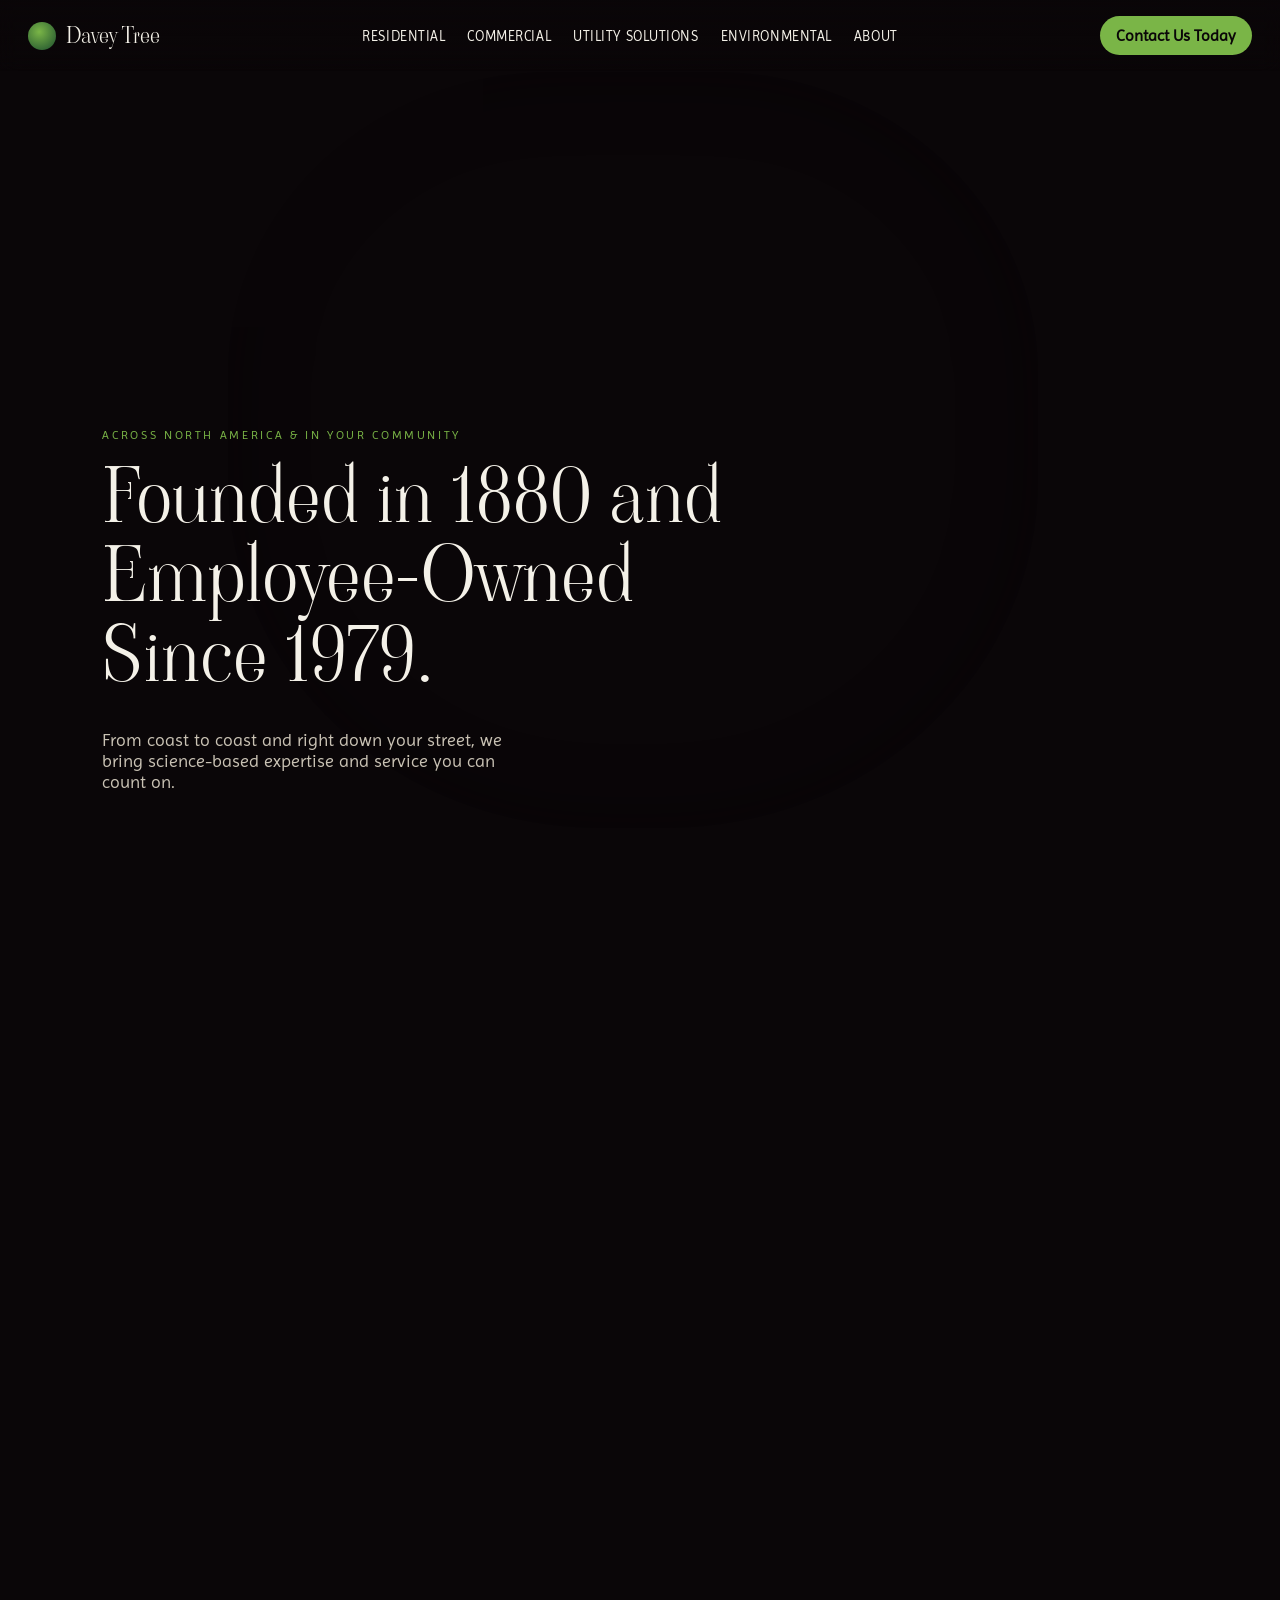
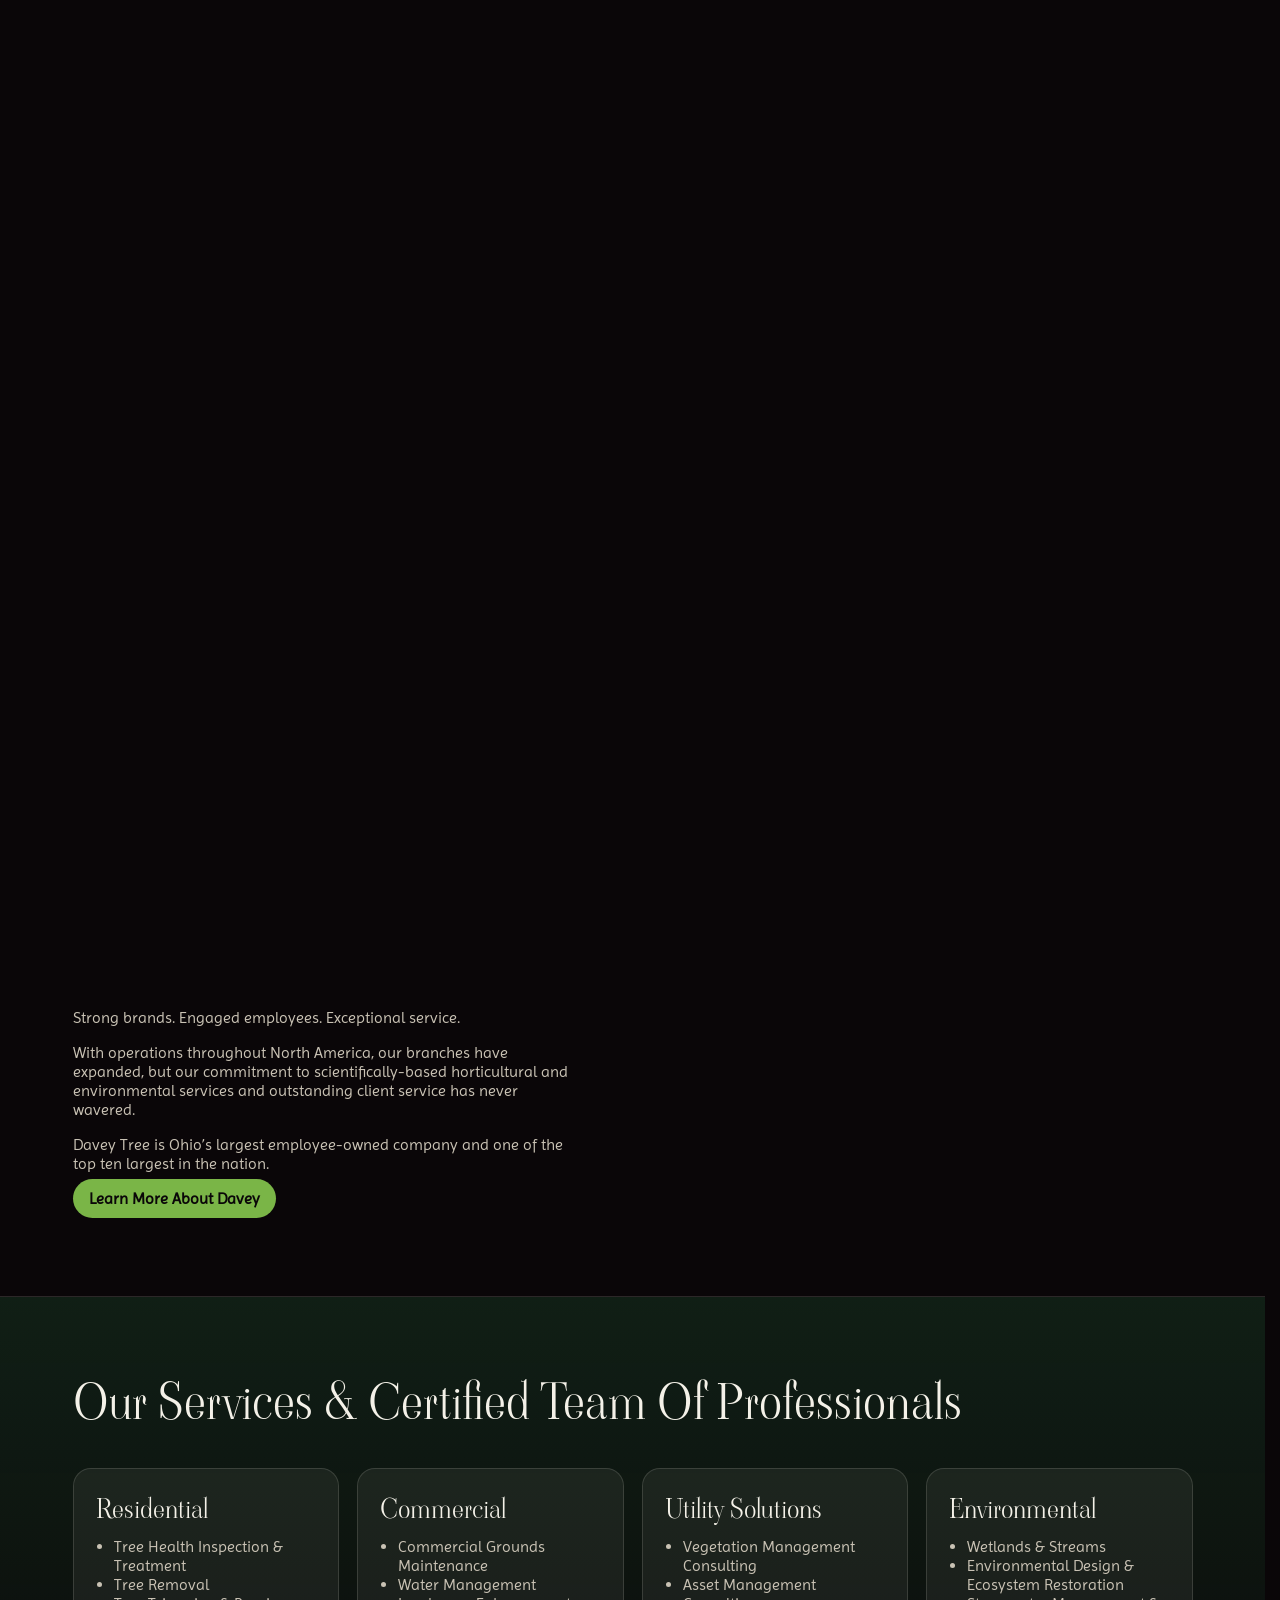
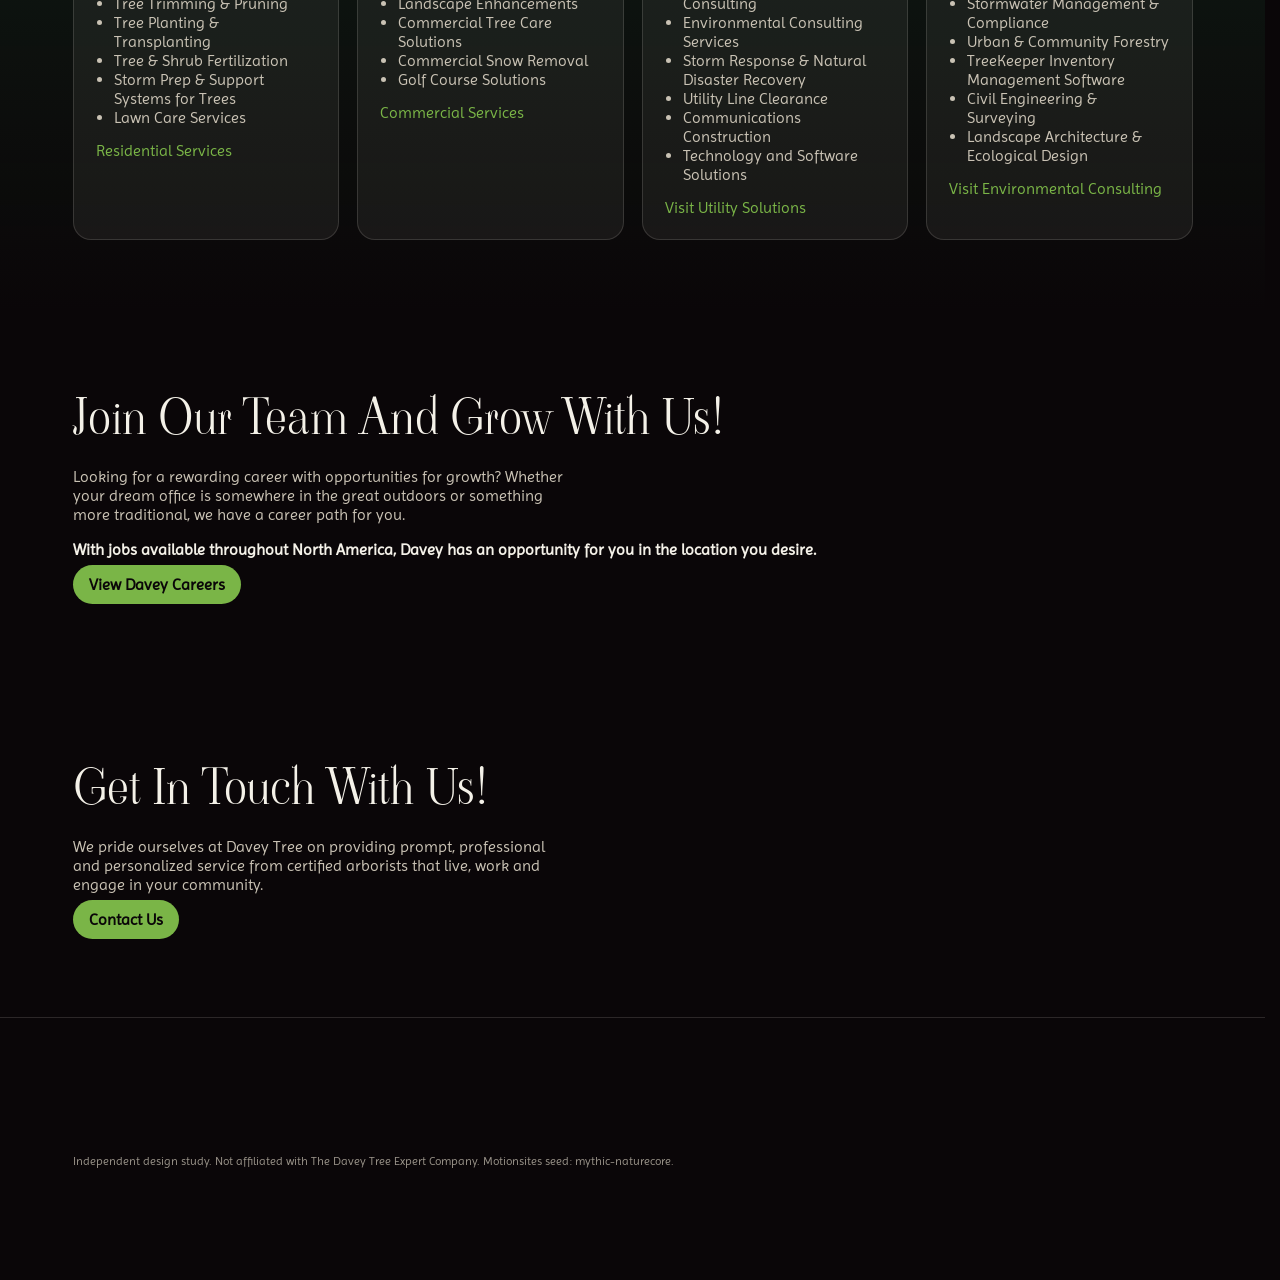
==== index.html @ dbd89e10 "feat: pages, styles, homepage hero" ====
<!doctype html>
<html lang="en">
<head>
  <meta charset="utf-8" />
  <meta name="viewport" content="width=device-width, initial-scale=1" />
  <title>Professional Tree Services by Davey Certified Arborists | Davey Tree</title>
  <meta name="description" content="Independent design study. Not affiliated with The Davey Tree Expert Company." />
  <meta name="theme-color" content="#0a0608" />
  <link rel="manifest" href="/manifest.json" />
  <link rel="icon" href="/icon.svg" />
  <link href="https://fonts.googleapis.com/css2?family=Imprima&family=Viaoda+Libre&display=swap" rel="stylesheet" />
  <link rel="stylesheet" href="/styles.css" />
</head>
<body>
  <header class="nav">
    <a class="brand" href="/"><span class="brand-mark"></span> Davey Tree</a>
    <nav class="nav-links">
      <a href="/residential/">Residential</a>
      <a href="/commercial/">Commercial</a>
      <a href="/utility/">Utility Solutions</a>
      <a href="/environmental/">Environmental</a>
      <a href="/about/">About</a>
    </nav>
    <a class="cta" href="/contact/">Contact Us Today</a>
  </header>
  <section class="hero-scroll" id="hero">
    <div class="hero-sticky">
      <div class="layer world" id="world" style="background-image:url('https://images.unsplash.com/photo-1441974231531-c6227db76b6e?auto=format&fit=crop&w=1920&q=80')"></div>
      <div class="layer portal" id="portal" style="background-image:url('https://images.unsplash.com/photo-1502082553048-f009c37129b9?auto=format&fit=crop&w=1600&q=80')"></div>
      <div class="curtain left" id="cL"></div>
      <div class="curtain right" id="cR"></div>
      <div class="hero-copy">
        <div class="kicker">Across North America &amp; In Your Community</div>
        <h1>Founded in 1880 and Employee-Owned Since 1979.</h1>
        <p>From coast to coast and right down your street, we bring science-based expertise and service you can count on.</p>
      </div>
    </div>
  </section>
  <main>
    <div class="wrap">
      <p class="lede">Strong brands. Engaged employees. Exceptional service.</p>
      <p class="lede">With operations throughout North America, our branches have expanded, but our commitment to scientifically-based horticultural and environmental services and outstanding client service has never wavered.</p>
      <p class="lede">Davey Tree is Ohio’s largest employee-owned company and one of the top ten largest in the nation.</p>
      <p><a class="cta" href="/about/">Learn More About Davey</a></p>
    </div>
    <div class="band"><div class="wrap">
      <h2 class="section-title">Our Services &amp; Certified Team Of Professionals</h2>
      <div class="grid">
        <article class="card"><h3>Residential</h3><ul><li>Tree Health Inspection &amp; Treatment</li><li>Tree Removal</li><li>Tree Trimming &amp; Pruning</li><li>Tree Planting &amp; Transplanting</li><li>Tree &amp; Shrub Fertilization</li><li>Storm Prep &amp; Support Systems for Trees</li><li>Lawn Care Services</li></ul><a class="more" href="/residential/">Residential Services</a></article>
        <article class="card"><h3>Commercial</h3><ul><li>Commercial Grounds Maintenance</li><li>Water Management</li><li>Landscape Enhancements</li><li>Commercial Tree Care Solutions</li><li>Commercial Snow Removal</li><li>Golf Course Solutions</li></ul><a class="more" href="/commercial/">Commercial Services</a></article>
        <article class="card"><h3>Utility Solutions</h3><ul><li>Vegetation Management Consulting</li><li>Asset Management Consulting</li><li>Environmental Consulting Services</li><li>Storm Response &amp; Natural Disaster Recovery</li><li>Utility Line Clearance</li><li>Communications Construction</li><li>Technology and Software Solutions</li></ul><a class="more" href="/utility/">Visit Utility Solutions</a></article>
        <article class="card"><h3>Environmental</h3><ul><li>Wetlands &amp; Streams</li><li>Environmental Design &amp; Ecosystem Restoration</li><li>Stormwater Management &amp; Compliance</li><li>Urban &amp; Community Forestry</li><li>TreeKeeper Inventory Management Software</li><li>Civil Engineering &amp; Surveying</li><li>Landscape Architecture &amp; Ecological Design</li></ul><a class="more" href="/environmental/">Visit Environmental Consulting</a></article>
      </div>
    </div></div>
    <div class="wrap">
      <h2 class="section-title">Join Our Team And Grow With Us!</h2>
      <p class="lede">Looking for a rewarding career with opportunities for growth? Whether your dream office is somewhere in the great outdoors or something more traditional, we have a career path for you.</p>
      <p><strong>With jobs available throughout North America, Davey has an opportunity for you in the location you desire.</strong></p>
      <p><a class="cta" href="https://jobs.davey.com" rel="noopener">View Davey Careers</a></p>
    </div>
    <div class="wrap">
      <h2 class="section-title">Get In Touch With Us!</h2>
      <p class="lede">We pride ourselves at Davey Tree on providing prompt, professional and personalized service from certified arborists that live, work and engage in your community.</p>
      <p><a class="cta" href="/contact/">Contact Us</a></p>
    </div>
  </main>
  <footer class="footer"><div class="wrap">
    <p class="notice">Independent design study. Not affiliated with The Davey Tree Expert Company. Motionsites seed: mythic-naturecore.</p>
  </div></footer>
  <script src="/app.js"></script>
</body></html>
---- styles.css ----
:root {
  --bg: #0a0608;
  --ink: #f4f1e8;
  --muted: #c9c2b4;
  --green: #2f6b3a;
  --green-deep: #1b4d2e;
  --leaf: #7ab547;
  --gold: #c4a35a;
  --card: rgba(244,241,232,0.06);
  --line: rgba(244,241,232,0.14);
}
* { box-sizing: border-box; }
html { scrollbar-gutter: stable; }
html, body {
  margin: 0; padding: 0;
  background: var(--bg);
  color: var(--ink);
  font-family: Imprima, "Segoe UI", sans-serif;
}
a { color: inherit; text-decoration: none; }
h1,h2,h3,h4 { font-family: "Viaoda Libre", Georgia, serif; font-weight: 400; }
.nav {
  position: fixed; top: 0; left: 0; right: 0; z-index: 40;
  display: flex; align-items: center; justify-content: space-between;
  padding: 16px 28px;
  background: linear-gradient(180deg, rgba(10,6,8,.92), rgba(10,6,8,.35) 70%, transparent);
  backdrop-filter: blur(10px);
}
.brand { display: flex; align-items: center; gap: 10px; font-family: "Viaoda Libre", serif; font-size: 22px; }
.brand-mark {
  width: 28px; height: 28px; border-radius: 50%;
  background: radial-gradient(circle at 40% 35%, var(--leaf), var(--green-deep));
}
.nav-links { display: flex; gap: 22px; font-size: 14px; letter-spacing: .04em; text-transform: uppercase; }
.cta { background: var(--leaf); color: #0a0608; border: 0; padding: 10px 16px; border-radius: 999px; font-weight: 600; }
.hero-scroll { height: 280vh; position: relative; }
.hero-sticky { position: sticky; top: 0; height: 100vh; overflow: hidden; }
.layer { position: absolute; inset: -8%; background-size: cover; background-position: center; will-change: transform; }
.portal { inset: 8% 18%; border-radius: 40% 40% 46% 46%; box-shadow: inset 0 0 80px rgba(10,6,8,.55); opacity: .85; }
.curtain { width: 38%; top: 0; bottom: 0; background: linear-gradient(90deg, #0a0608, transparent); pointer-events: none; }
.curtain.left { left: 0; }
.curtain.right { right: 0; background: linear-gradient(270deg, #0a0608, transparent); }
.hero-copy { position: absolute; inset: 0; display: grid; place-content: end start; padding: 12vh 8vw 10vh; z-index: 5; }
.kicker { letter-spacing: .22em; text-transform: uppercase; font-size: 12px; color: var(--leaf); margin-bottom: 14px; }
.hero-copy h1 { font-size: clamp(36px, 6vw, 76px); line-height: 1.05; margin: 0 0 16px; max-width: 16ch; }
.hero-copy p { max-width: 46ch; color: var(--muted); font-size: 18px; }
.wrap { width: min(1120px, calc(100% - 48px)); margin: 0 auto; padding: 72px 0; }
.section-title { font-size: clamp(28px, 4vw, 48px); margin: 0 0 12px; }
.lede { color: var(--muted); max-width: 62ch; }
.grid { display: grid; grid-template-columns: repeat(auto-fit, minmax(240px, 1fr)); gap: 18px; margin-top: 32px; }
.card { background: var(--card); border: 1px solid var(--line); border-radius: 18px; padding: 22px; min-height: 180px; }
.card h3 { margin: 0 0 8px; font-size: 26px; }
.card ul { margin: 10px 0 0; padding-left: 18px; color: var(--muted); }
.card a.more { display: inline-block; margin-top: 14px; color: var(--leaf); }
.band { background: linear-gradient(180deg, rgba(27,77,46,.35), transparent); border-top: 1px solid var(--line); }
.footer { border-top: 1px solid var(--line); padding: 40px 0 28px; color: var(--muted); font-size: 14px; }
.footer .cols { display: grid; grid-template-columns: 1.4fr 1fr 1fr; gap: 24px; }
.notice { font-size: 12px; opacity: .75; margin-top: 24px; }
.form { display: grid; gap: 12px; max-width: 520px; }
input, select, textarea { width: 100%; padding: 12px 14px; border-radius: 10px; border: 1px solid var(--line); background: rgba(244,241,232,.06); color: var(--ink); font: inherit; }
.success { display: none; border: 1px solid var(--leaf); padding: 20px; border-radius: 14px; }
@media (max-width: 767px) { .nav-links { display: none; } .footer .cols { grid-template-columns: 1fr; } }
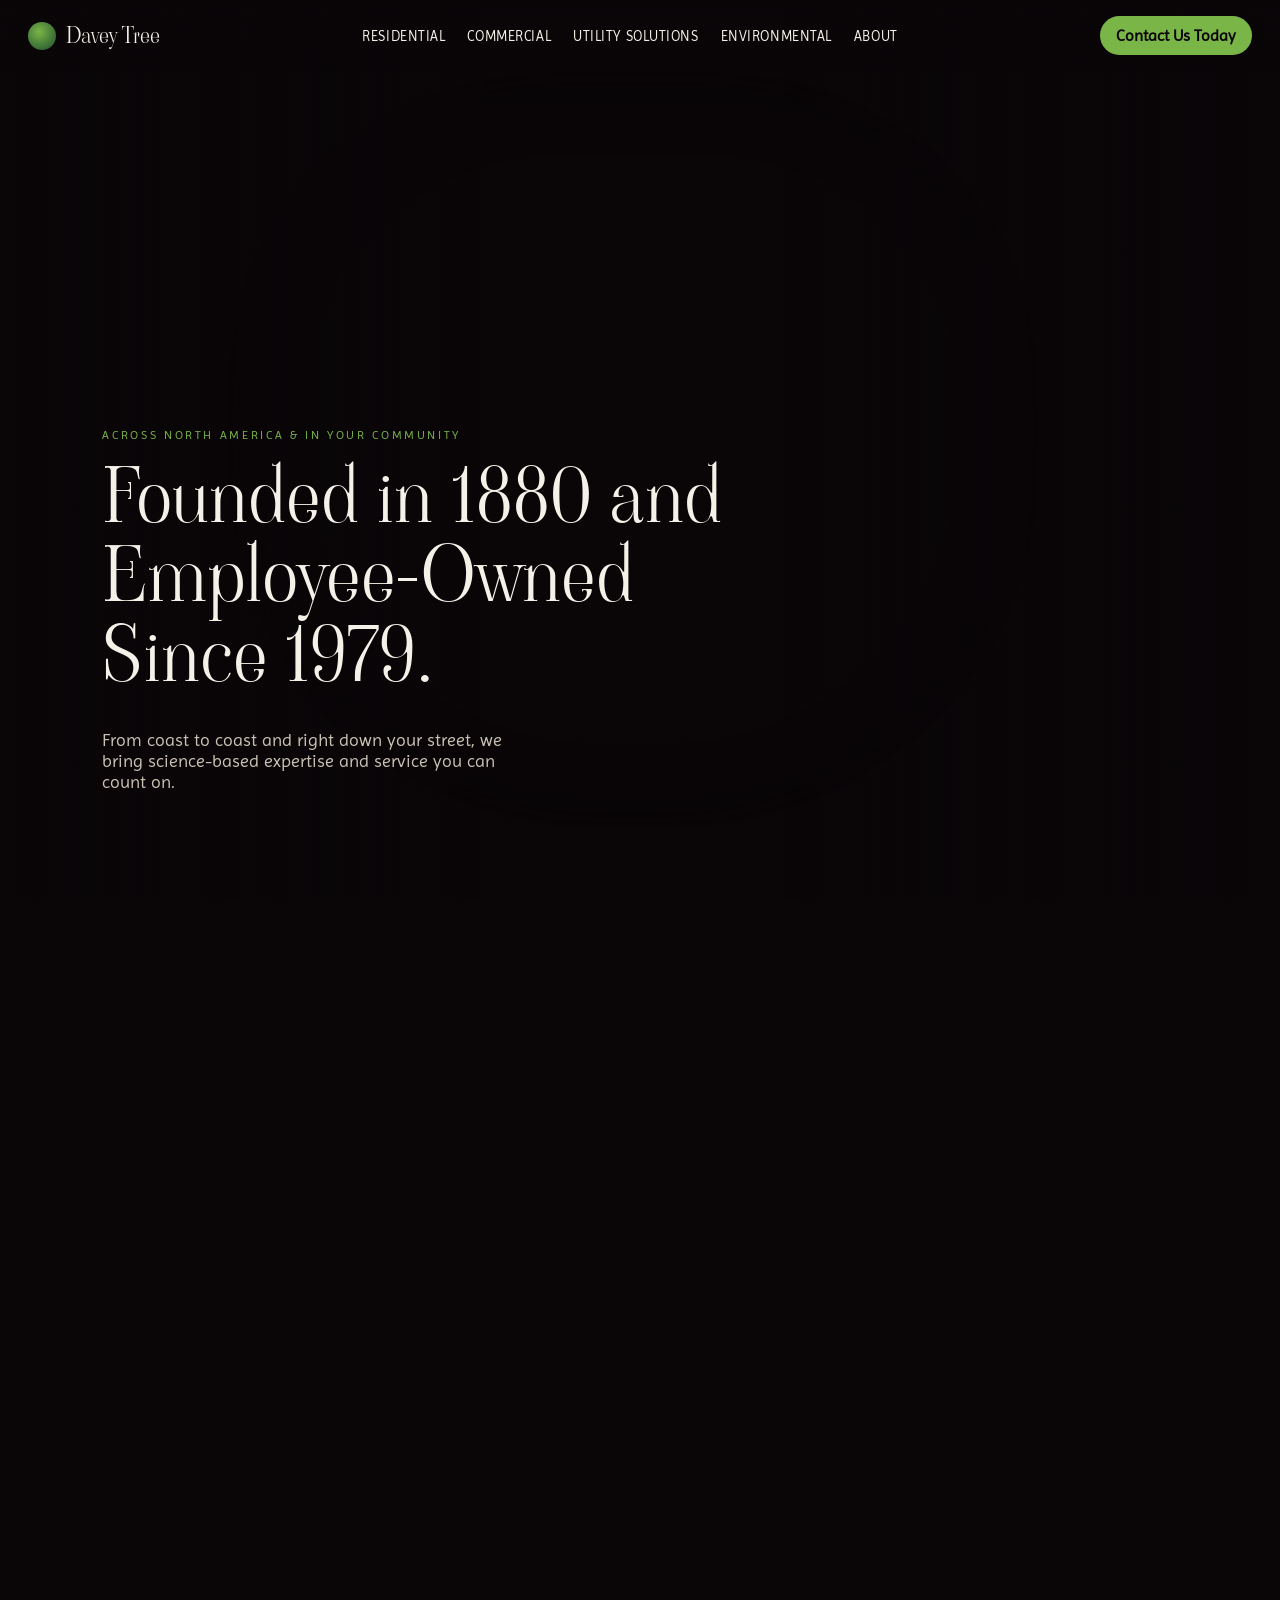
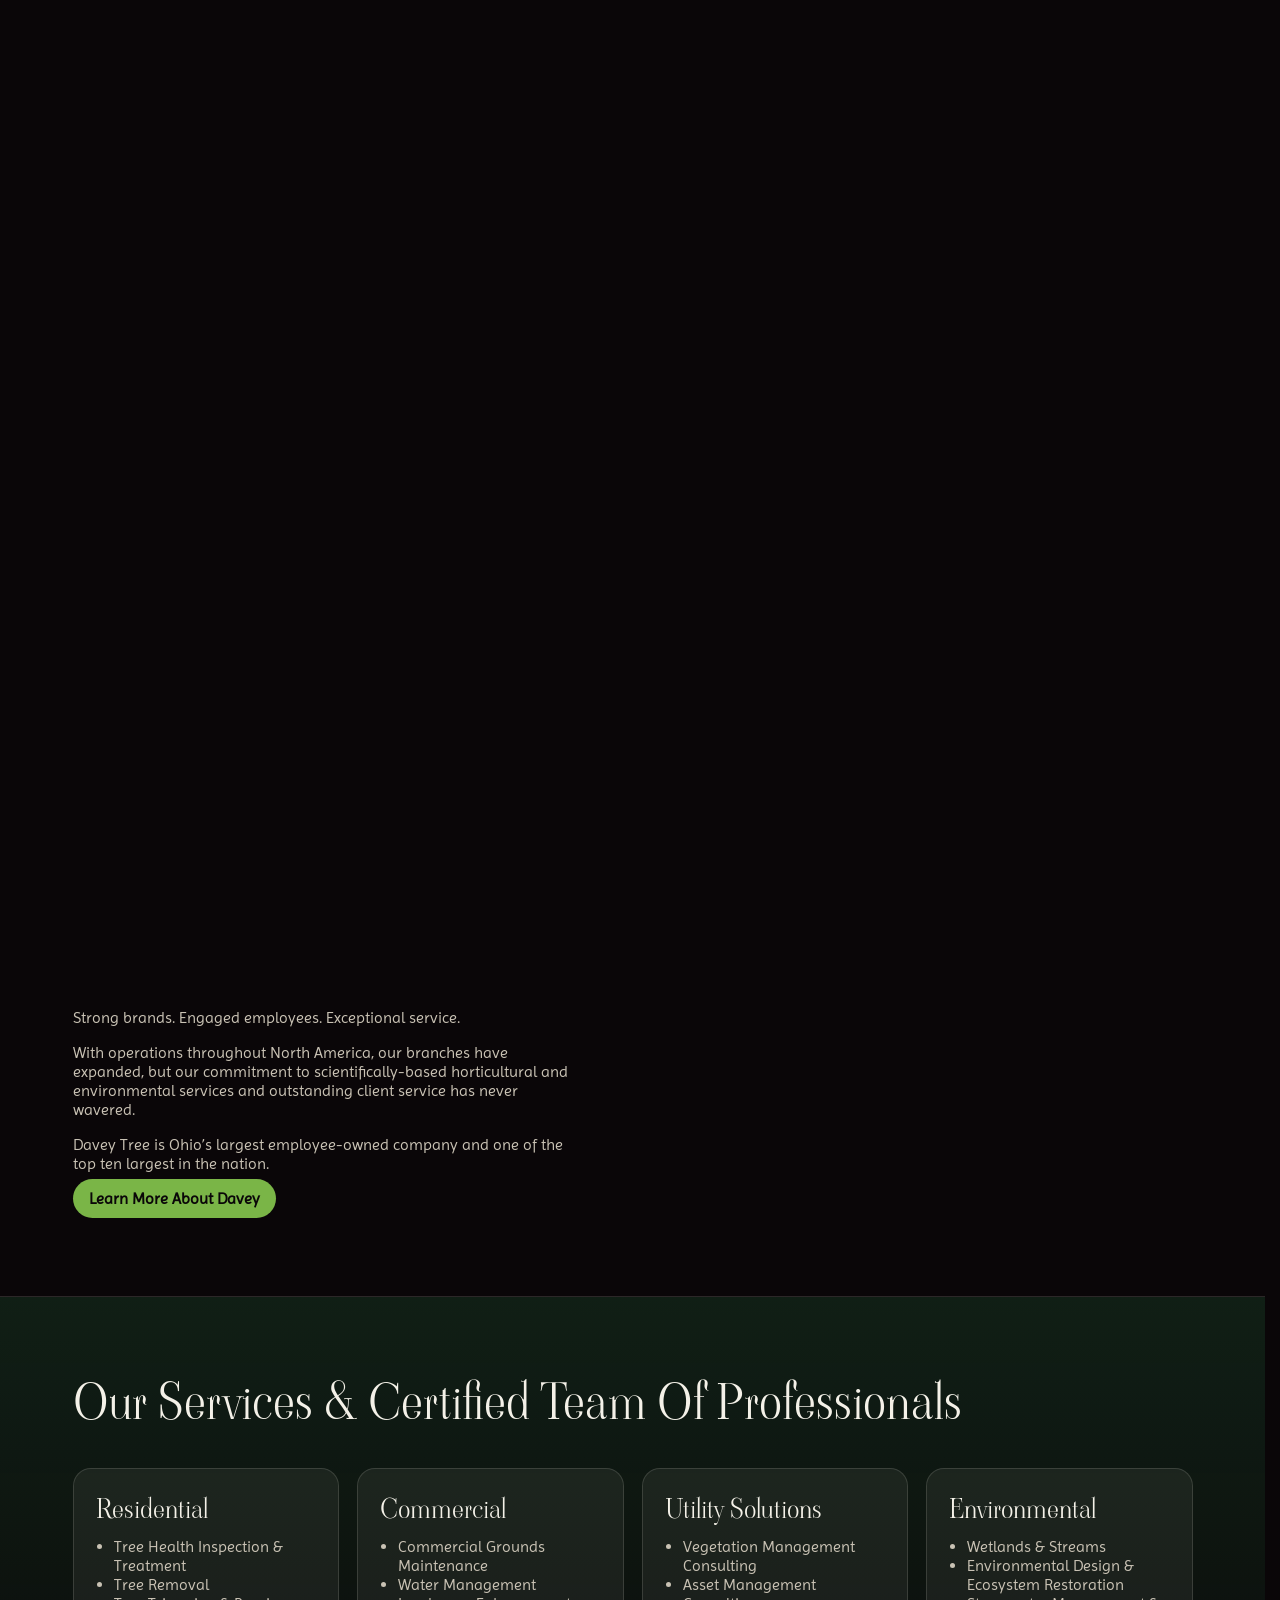
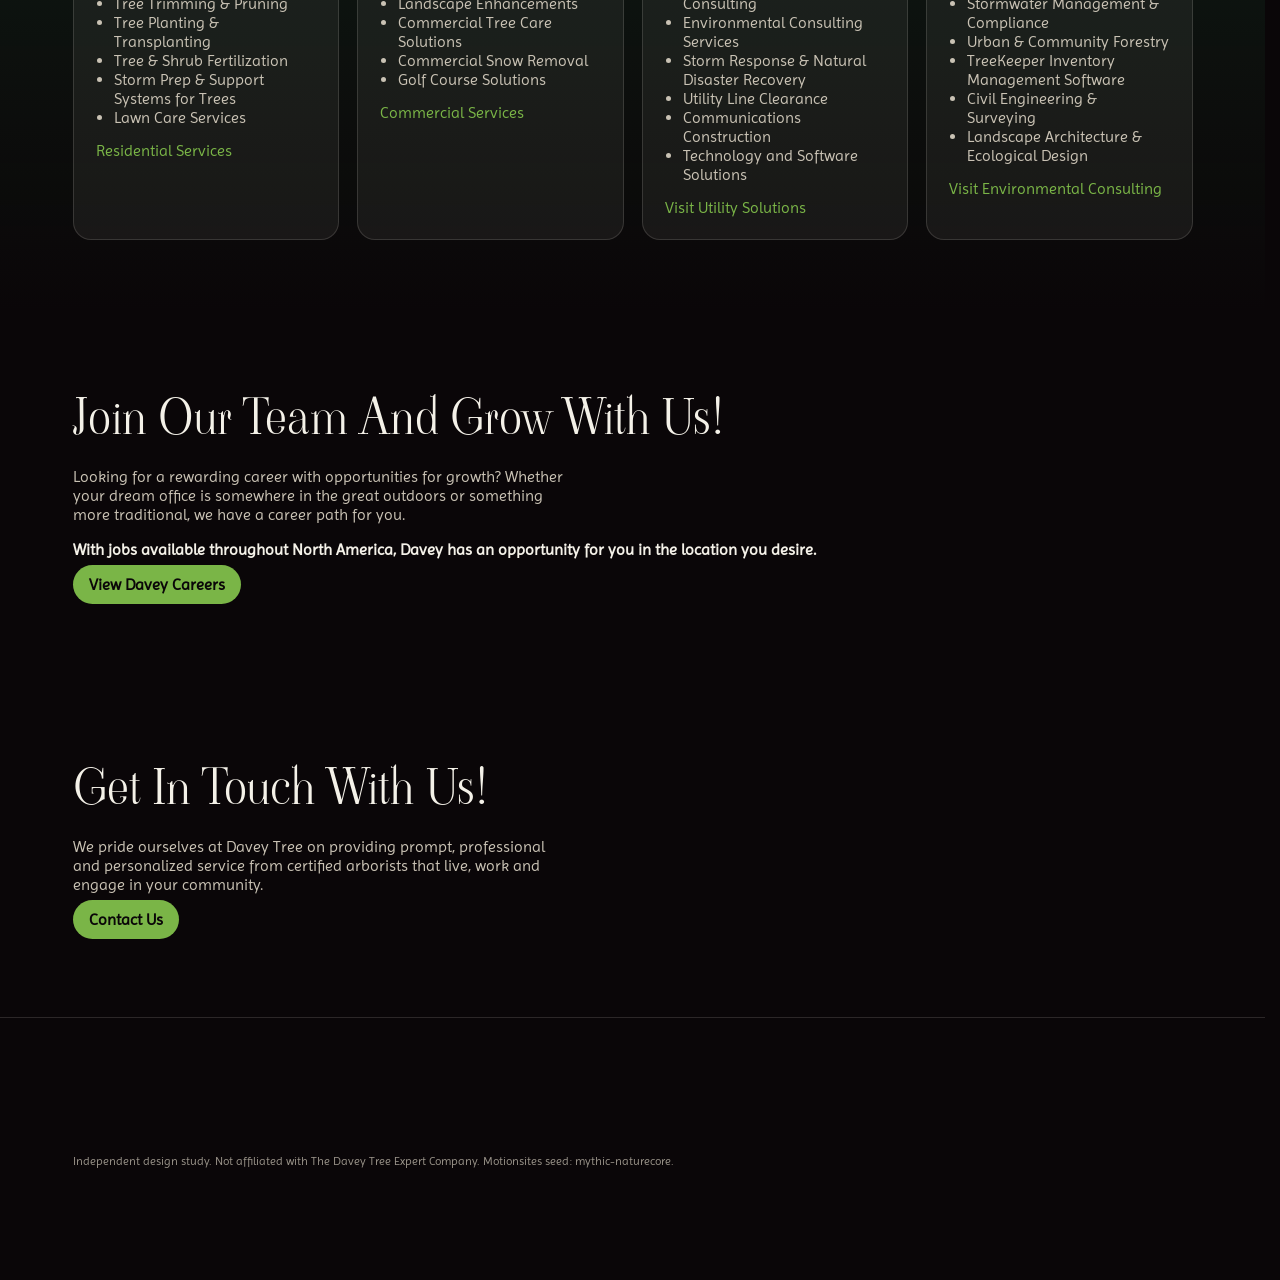
==== commit a22eace5: "fix: compositor-first scroll-zoom without layout thrash Stop reading offsetHeight every frame, drop " ====
--- a/index.html
+++ b/index.html
@@ -25,10 +25,12 @@
   </header>
   <section class="hero-scroll" id="hero">
     <div class="hero-sticky">
-      <div class="layer world" id="world" style="background-image:url('https://images.unsplash.com/photo-1441974231531-c6227db76b6e?auto=format&fit=crop&w=1920&q=80')"></div>
+      <div class="layer world" id="world">
+        <div class="media" style="background-image:url('https://images.unsplash.com/photo-1441974231531-c6227db76b6e?auto=format&fit=crop&w=1920&q=80')"></div>
+      </div>
       <div class="layer portal" id="portal" style="background-image:url('https://images.unsplash.com/photo-1502082553048-f009c37129b9?auto=format&fit=crop&w=1600&q=80')"></div>
-      <div class="curtain left" id="cL"></div>
-      <div class="curtain right" id="cR"></div>
+      <div class="curtain left" id="cL"><span class="curtain-shade"></span></div>
+      <div class="curtain right" id="cR"><span class="curtain-shade"></span></div>
       <div class="hero-copy">
         <div class="kicker">Across North America &amp; In Your Community</div>
         <h1>Founded in 1880 and Employee-Owned Since 1979.</h1>
--- a/styles.css
+++ b/styles.css
@@ -17,14 +17,14 @@
   color: var(--ink);
   font-family: Imprima, "Segoe UI", sans-serif;
 }
+body { overflow-x: clip; }
 a { color: inherit; text-decoration: none; }
 h1,h2,h3,h4 { font-family: "Viaoda Libre", Georgia, serif; font-weight: 400; }
 .nav {
   position: fixed; top: 0; left: 0; right: 0; z-index: 40;
   display: flex; align-items: center; justify-content: space-between;
   padding: 16px 28px;
-  background: linear-gradient(180deg, rgba(10,6,8,.92), rgba(10,6,8,.35) 70%, transparent);
-  backdrop-filter: blur(10px);
+  background: linear-gradient(180deg, rgba(10,6,8,.94), rgba(10,6,8,.62) 58%, rgba(10,6,8,.2) 86%, transparent);
 }
 .brand { display: flex; align-items: center; gap: 10px; font-family: "Viaoda Libre", serif; font-size: 22px; }
 .brand-mark {
@@ -33,13 +33,98 @@
 }
 .nav-links { display: flex; gap: 22px; font-size: 14px; letter-spacing: .04em; text-transform: uppercase; }
 .cta { background: var(--leaf); color: #0a0608; border: 0; padding: 10px 16px; border-radius: 999px; font-weight: 600; }
-.hero-scroll { height: 280vh; position: relative; }
-.hero-sticky { position: sticky; top: 0; height: 100vh; overflow: hidden; }
-.layer { position: absolute; inset: -8%; background-size: cover; background-position: center; will-change: transform; }
+.hero-scroll {
+  --hero-zoom-span: 180vh;
+  height: calc(100vh + var(--hero-zoom-span));
+  position: relative;
+}
+.hero-sticky {
+  position: sticky;
+  top: 0;
+  height: 100vh;
+  overflow: hidden;
+  overflow: clip;
+  isolation: isolate;
+  contain: layout paint;
+}
+@supports (height: 100svh) {
+  .hero-scroll { --hero-zoom-span: 180svh; height: calc(100svh + var(--hero-zoom-span)); }
+  .hero-sticky { height: 100svh; }
+}
+.layer {
+  position: absolute;
+  inset: -8%;
+  background-size: cover;
+  background-position: center;
+  will-change: transform;
+  backface-visibility: hidden;
+}
+.layer .media {
+  position: absolute;
+  inset: -9%;
+  background-size: cover;
+  background-position: center;
+  transform: scale3d(0.84746, 0.84746, 1);
+  transform-origin: 50% 50%;
+  will-change: transform;
+  backface-visibility: hidden;
+}
 .portal { inset: 8% 18%; border-radius: 40% 40% 46% 46%; box-shadow: inset 0 0 80px rgba(10,6,8,.55); opacity: .85; }
-.curtain { width: 38%; top: 0; bottom: 0; background: linear-gradient(90deg, #0a0608, transparent); pointer-events: none; }
+.curtain {
+  position: absolute;
+  width: 38%;
+  top: 0;
+  bottom: 0;
+  pointer-events: none;
+  will-change: transform;
+  backface-visibility: hidden;
+}
 .curtain.left { left: 0; }
-.curtain.right { right: 0; background: linear-gradient(270deg, #0a0608, transparent); }
+.curtain.right { right: 0; }
+.curtain-shade {
+  position: absolute;
+  inset: 0;
+  will-change: transform;
+  backface-visibility: hidden;
+}
+.curtain.left .curtain-shade { background: linear-gradient(90deg, #0a0608, transparent); }
+.curtain.right .curtain-shade { background: linear-gradient(270deg, #0a0608, transparent); }
+@supports (animation-timeline: scroll()) {
+  .hero-scroll.is-scroll-driven .world .media {
+    animation: davey-zoom linear both;
+    animation-timeline: scroll(root);
+    animation-range: 0 var(--hero-zoom-span);
+  }
+  .hero-scroll.is-scroll-driven .curtain.left .curtain-shade {
+    animation: davey-curtain-l linear both;
+    animation-timeline: scroll(root);
+    animation-range: 0 var(--hero-zoom-span);
+  }
+  .hero-scroll.is-scroll-driven .curtain.right .curtain-shade {
+    animation: davey-curtain-r linear both;
+    animation-timeline: scroll(root);
+    animation-range: 0 var(--hero-zoom-span);
+  }
+}
+@keyframes davey-zoom {
+  from { transform: scale3d(0.84746, 0.84746, 1); }
+  to { transform: scale3d(1, 1, 1); }
+}
+@keyframes davey-curtain-l {
+  from { transform: translate3d(0, 0, 0); }
+  to { transform: translate3d(-40px, 0, 0); }
+}
+@keyframes davey-curtain-r {
+  from { transform: translate3d(0, 0, 0); }
+  to { transform: translate3d(40px, 0, 0); }
+}
+@media (prefers-reduced-motion: reduce) {
+  .hero-scroll .world .media,
+  .hero-scroll .curtain-shade {
+    animation: none !important;
+    transform: none;
+  }
+}
 .hero-copy { position: absolute; inset: 0; display: grid; place-content: end start; padding: 12vh 8vw 10vh; z-index: 5; }
 .kicker { letter-spacing: .22em; text-transform: uppercase; font-size: 12px; color: var(--leaf); margin-bottom: 14px; }
 .hero-copy h1 { font-size: clamp(36px, 6vw, 76px); line-height: 1.05; margin: 0 0 16px; max-width: 16ch; }
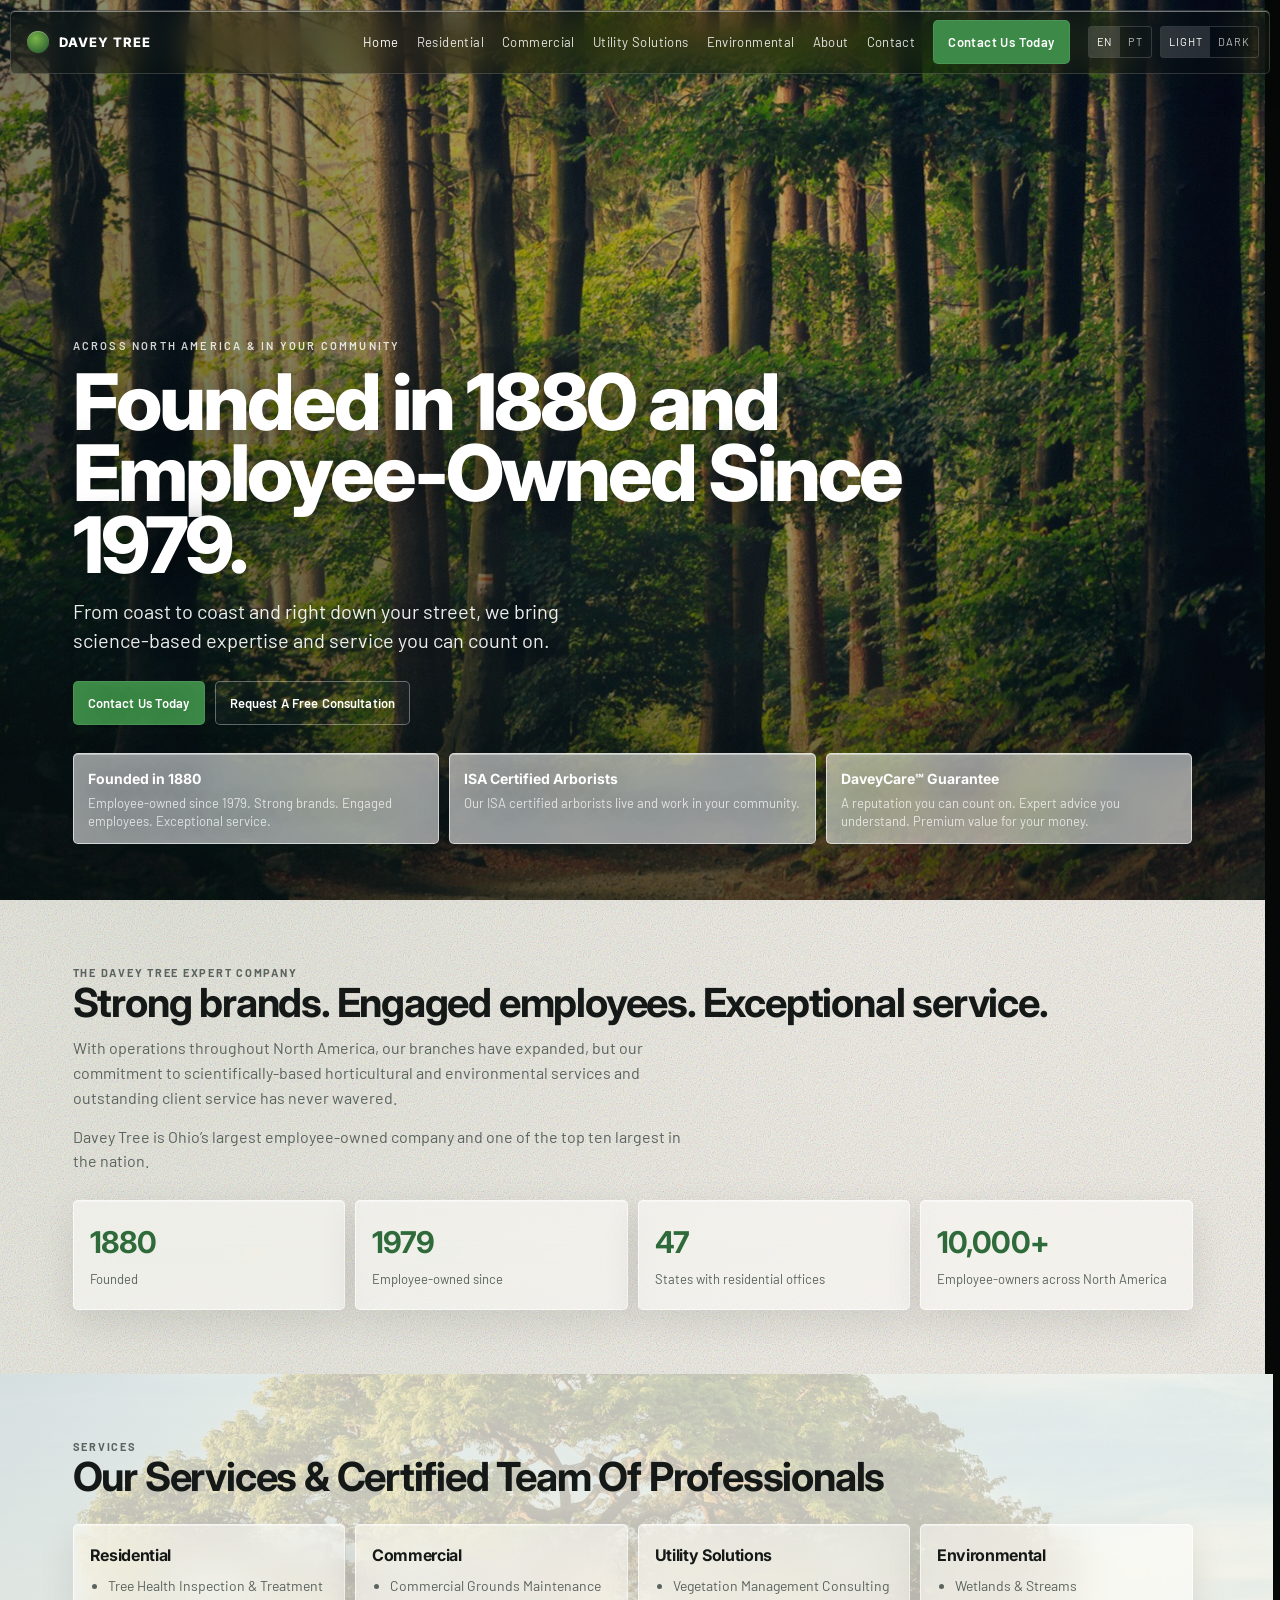
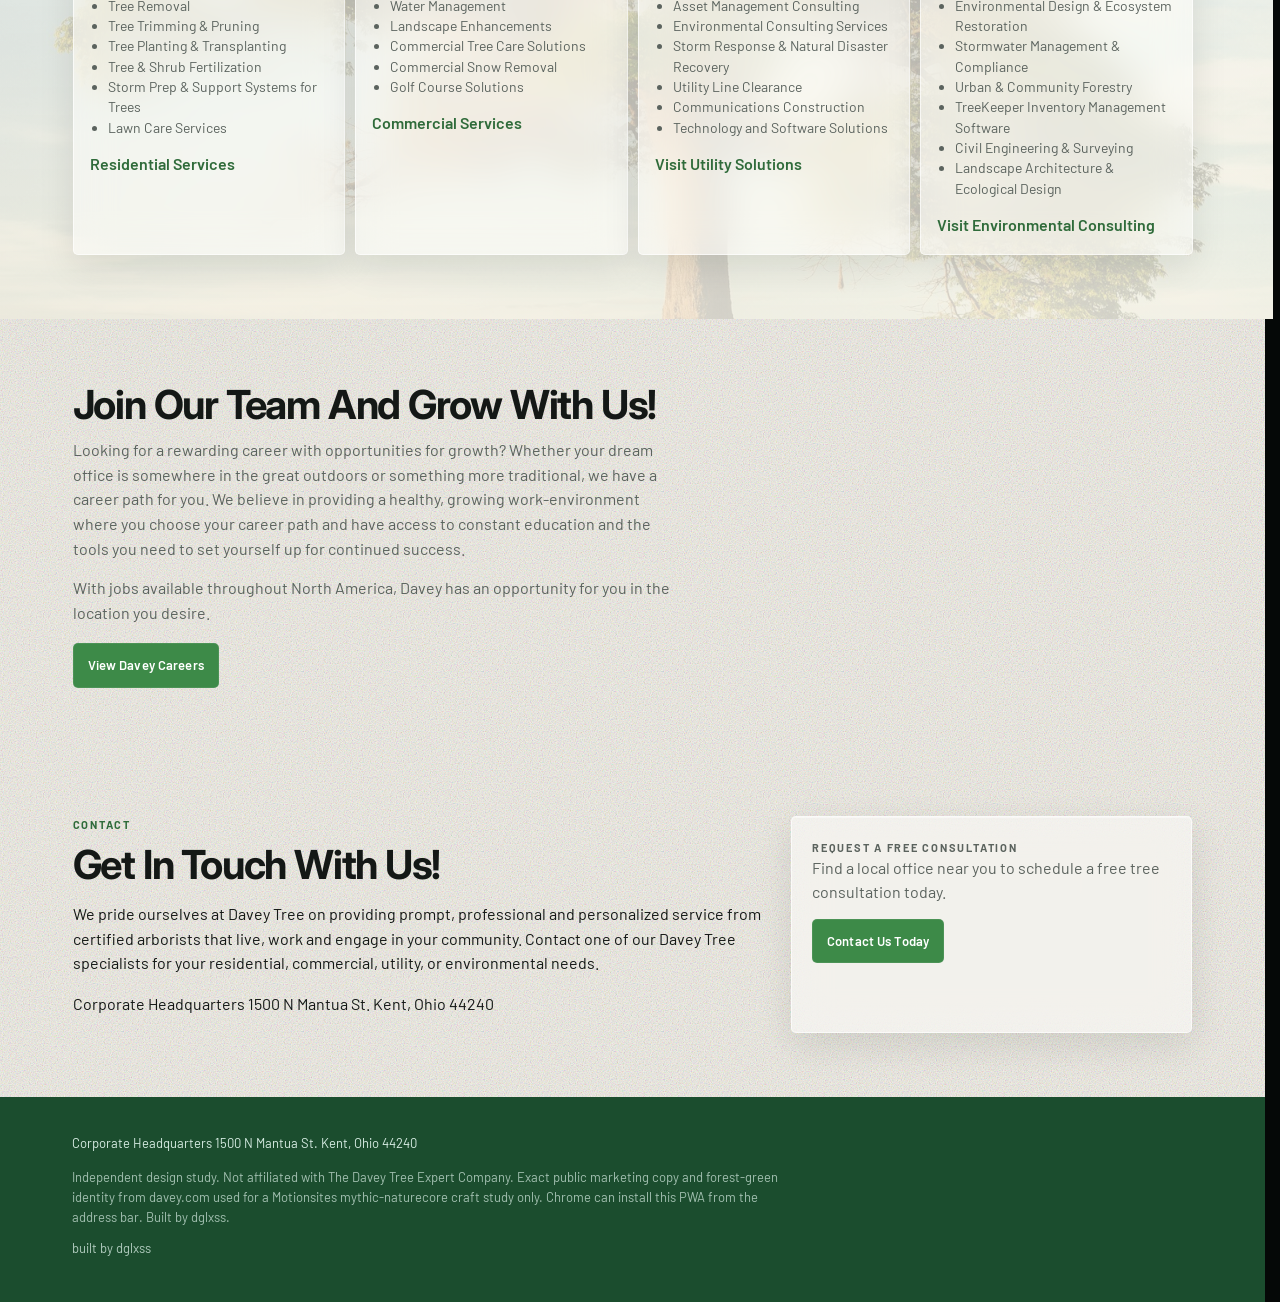
==== commit 340ebe6d: "feat: elevate Davey Tree to liquid-glass craft bar Bring SERVPRO/Budget/Roto glass chrome to the myt" ====
--- a/index.html
+++ b/index.html
@@ -1,73 +1,186 @@
-<!doctype html>
+<!DOCTYPE html>
 <html lang="en">
 <head>
   <meta charset="utf-8" />
   <meta name="viewport" content="width=device-width, initial-scale=1" />
   <title>Professional Tree Services by Davey Certified Arborists | Davey Tree</title>
-  <meta name="description" content="Independent design study. Not affiliated with The Davey Tree Expert Company." />
-  <meta name="theme-color" content="#0a0608" />
+  <meta name="description" content="With over 130 years of experience, you can rely on Davey’s safe, professional tree services for your home, like tree trimming, tree health inspections, tree removal, tree fertilization, and cabling and bracing. Find a local office near you to schedule a free tree consultation today." />
+  <meta property="og:title" content="Professional Tree Services by Davey Certified Arborists | Davey Tree" />
+  <meta property="og:description" content="With over 130 years of experience, you can rely on Davey’s safe, professional tree services for your home, like tree trimming, tree health inspections, tree removal, tree fertilization, and cabling and bracing. Find a local office near you to schedule a free tree consultation today." />
+  <meta property="og:type" content="website" />
+  <meta property="og:url" content="https://davey-tree-pwa.vercel.app/" />
+  <meta property="og:image" content="https://davey-tree-pwa.vercel.app/images/hero.jpg" />
+  <meta property="og:site_name" content="Davey Tree" />
+  <meta name="twitter:card" content="summary_large_image" />
+  <meta name="twitter:title" content="Professional Tree Services by Davey Certified Arborists | Davey Tree" />
+  <meta name="twitter:description" content="With over 130 years of experience, you can rely on Davey’s safe, professional tree services for your home, like tree trimming, tree health inspections, tree removal, tree fertilization, and cabling and bracing. Find a local office near you to schedule a free tree consultation today." />
+  <meta name="theme-color" content="#2f6b3a" />
+  <link rel="canonical" href="https://davey-tree-pwa.vercel.app/" />
   <link rel="manifest" href="/manifest.json" />
-  <link rel="icon" href="/icon.svg" />
-  <link href="https://fonts.googleapis.com/css2?family=Imprima&family=Viaoda+Libre&display=swap" rel="stylesheet" />
-  <link rel="stylesheet" href="/styles.css" />
+  <link rel="icon" href="/icons/icon.svg" type="image/svg+xml" />
+  <link rel="apple-touch-icon" href="/icons/icon-192.svg" />
+  <link rel="stylesheet" href="/css/app.css" />
+  <script>
+    (function () {
+      try {
+        var t = localStorage.getItem('dt-theme');
+        if (t === 'light' || t === 'dark') document.documentElement.setAttribute('data-theme', t);
+        else document.documentElement.setAttribute('data-theme', window.matchMedia('(prefers-color-scheme: dark)').matches ? 'dark' : 'light');
+        if (localStorage.getItem('dt-lang') === 'pt') document.documentElement.setAttribute('lang', 'pt');
+      } catch (e) {}
+    })();
+  </script>
 </head>
 <body>
-  <header class="nav">
-    <a class="brand" href="/"><span class="brand-mark"></span> Davey Tree</a>
-    <nav class="nav-links">
-      <a href="/residential/">Residential</a>
-      <a href="/commercial/">Commercial</a>
-      <a href="/utility/">Utility Solutions</a>
-      <a href="/environmental/">Environmental</a>
-      <a href="/about/">About</a>
-    </nav>
-    <a class="cta" href="/contact/">Contact Us Today</a>
+  <a class="skip" href="#main" data-i18n="nav.skip">Skip to content</a>
+  <header class="nav liquid-glass">
+    <a class="brand" href="/"><span class="brand-mark" aria-hidden="true"></span>DAVEY TREE</a>
+    <div class="nav-end">
+      <nav class="nav-links" id="navLinks">
+        <a href="/" aria-current="page" data-i18n="nav.home">Home</a>
+        <a href="/residential" data-i18n="nav.residential">Residential</a>
+        <a href="/commercial" data-i18n="nav.commercial">Commercial</a>
+        <a href="/utility" data-i18n="nav.utility">Utility Solutions</a>
+        <a href="/environmental" data-i18n="nav.environmental">Environmental</a>
+        <a href="/about" data-i18n="nav.about">About</a>
+        <a href="/contact" data-i18n="nav.contact">Contact</a>
+        <a class="cta cta-nav" href="/contact">Contact Us Today</a>
+        <div class="nav-tools">
+          <div class="seg" role="group" aria-label="Language">
+            <button type="button" data-set-lang="en" aria-pressed="true">EN</button>
+            <button type="button" data-set-lang="pt" aria-pressed="false">PT</button>
+          </div>
+          <div class="seg" role="group" aria-label="Theme">
+            <button type="button" data-set-theme="light" data-i18n="theme.light">Light</button>
+            <button type="button" data-set-theme="dark" data-i18n="theme.dark">Dark</button>
+          </div>
+        </div>
+      </nav>
+      <a class="cta cta-compact" href="/contact">Contact Us</a>
+      <button class="menu-btn" type="button" aria-expanded="false" aria-controls="navLinks" data-i18n="nav.menu">Menu</button>
+    </div>
   </header>
-  <section class="hero-scroll" id="hero">
-    <div class="hero-sticky">
-      <div class="layer world" id="world">
-        <div class="media" style="background-image:url('https://images.unsplash.com/photo-1441974231531-c6227db76b6e?auto=format&fit=crop&w=1920&q=80')"></div>
+  <section class="hero">
+    <div id="heroBg" class="hero-photo" aria-hidden="true"></div>
+    <div class="hero-grade" aria-hidden="true"></div>
+    <div class="hero-grain" aria-hidden="true"></div>
+    <div class="hero-overlay"></div>
+    <div class="hero-inner">
+      <p class="eyebrow">Across North America &amp; In Your Community</p>
+      <h1>Founded in 1880 and Employee-Owned Since 1979.</h1>
+      <p class="lede">From coast to coast and right down your street, we bring science-based expertise and service you can count on.</p>
+      <div class="hero-actions">
+        <a class="cta" href="/contact">Contact Us Today</a>
+        <a class="btn-ghost" href="/contact">Request A Free Consultation</a>
       </div>
-      <div class="layer portal" id="portal" style="background-image:url('https://images.unsplash.com/photo-1502082553048-f009c37129b9?auto=format&fit=crop&w=1600&q=80')"></div>
-      <div class="curtain left" id="cL"><span class="curtain-shade"></span></div>
-      <div class="curtain right" id="cR"><span class="curtain-shade"></span></div>
-      <div class="hero-copy">
-        <div class="kicker">Across North America &amp; In Your Community</div>
-        <h1>Founded in 1880 and Employee-Owned Since 1979.</h1>
-        <p>From coast to coast and right down your street, we bring science-based expertise and service you can count on.</p>
-      </div>
+      <ul class="trust-row">
+        <li class="liquid-glass"><b>Founded in 1880</b><span>Employee-owned since 1979. Strong brands. Engaged employees. Exceptional service.</span></li>
+        <li class="liquid-glass"><b>ISA Certified Arborists</b><span>Our ISA certified arborists live and work in your community.</span></li>
+        <li class="liquid-glass"><b>DaveyCare℠ Guarantee</b><span>A reputation you can count on. Expert advice you understand. Premium value for your money.</span></li>
+      </ul>
     </div>
   </section>
-  <main>
-    <div class="wrap">
-      <p class="lede">Strong brands. Engaged employees. Exceptional service.</p>
-      <p class="lede">With operations throughout North America, our branches have expanded, but our commitment to scientifically-based horticultural and environmental services and outstanding client service has never wavered.</p>
-      <p class="lede">Davey Tree is Ohio’s largest employee-owned company and one of the top ten largest in the nation.</p>
-      <p><a class="cta" href="/about/">Learn More About Davey</a></p>
-    </div>
-    <div class="band"><div class="wrap">
-      <h2 class="section-title">Our Services &amp; Certified Team Of Professionals</h2>
+  <main class="page" id="main">
+    <section class="section">
+      <p class="kicker">The Davey Tree Expert Company</p>
+      <h2>Strong brands. Engaged employees. Exceptional service.</h2>
+      <p>With operations throughout North America, our branches have expanded, but our commitment to scientifically-based horticultural and environmental services and outstanding client service has never wavered.</p>
+      <p>Davey Tree is Ohio’s largest employee-owned company and one of the top ten largest in the nation.</p>
+      <div class="stats">
+        <div class="stat liquid-glass"><b>1880</b><span>Founded</span></div>
+        <div class="stat liquid-glass"><b>1979</b><span>Employee-owned since</span></div>
+        <div class="stat liquid-glass"><b>47</b><span>States with residential offices</span></div>
+        <div class="stat liquid-glass"><b>10,000+</b><span>Employee-owners across North America</span></div>
+      </div>
+    </section>
+    <section class="section band">
+      <p class="kicker">Services</p>
+      <h2>Our Services &amp; Certified Team Of Professionals</h2>
       <div class="grid">
-        <article class="card"><h3>Residential</h3><ul><li>Tree Health Inspection &amp; Treatment</li><li>Tree Removal</li><li>Tree Trimming &amp; Pruning</li><li>Tree Planting &amp; Transplanting</li><li>Tree &amp; Shrub Fertilization</li><li>Storm Prep &amp; Support Systems for Trees</li><li>Lawn Care Services</li></ul><a class="more" href="/residential/">Residential Services</a></article>
-        <article class="card"><h3>Commercial</h3><ul><li>Commercial Grounds Maintenance</li><li>Water Management</li><li>Landscape Enhancements</li><li>Commercial Tree Care Solutions</li><li>Commercial Snow Removal</li><li>Golf Course Solutions</li></ul><a class="more" href="/commercial/">Commercial Services</a></article>
-        <article class="card"><h3>Utility Solutions</h3><ul><li>Vegetation Management Consulting</li><li>Asset Management Consulting</li><li>Environmental Consulting Services</li><li>Storm Response &amp; Natural Disaster Recovery</li><li>Utility Line Clearance</li><li>Communications Construction</li><li>Technology and Software Solutions</li></ul><a class="more" href="/utility/">Visit Utility Solutions</a></article>
-        <article class="card"><h3>Environmental</h3><ul><li>Wetlands &amp; Streams</li><li>Environmental Design &amp; Ecosystem Restoration</li><li>Stormwater Management &amp; Compliance</li><li>Urban &amp; Community Forestry</li><li>TreeKeeper Inventory Management Software</li><li>Civil Engineering &amp; Surveying</li><li>Landscape Architecture &amp; Ecological Design</li></ul><a class="more" href="/environmental/">Visit Environmental Consulting</a></article>
+        <article class="card liquid-glass">
+          <h3>Residential</h3>
+          <ul>
+            <li>Tree Health Inspection &amp; Treatment</li>
+            <li>Tree Removal</li>
+            <li>Tree Trimming &amp; Pruning</li>
+            <li>Tree Planting &amp; Transplanting</li>
+            <li>Tree &amp; Shrub Fertilization</li>
+            <li>Storm Prep &amp; Support Systems for Trees</li>
+            <li>Lawn Care Services</li>
+          </ul>
+          <a class="more" href="/residential">Residential Services</a>
+        </article>
+        <article class="card liquid-glass">
+          <h3>Commercial</h3>
+          <ul>
+            <li>Commercial Grounds Maintenance</li>
+            <li>Water Management</li>
+            <li>Landscape Enhancements</li>
+            <li>Commercial Tree Care Solutions</li>
+            <li>Commercial Snow Removal</li>
+            <li>Golf Course Solutions</li>
+          </ul>
+          <a class="more" href="/commercial">Commercial Services</a>
+        </article>
+        <article class="card liquid-glass">
+          <h3>Utility Solutions</h3>
+          <ul>
+            <li>Vegetation Management Consulting</li>
+            <li>Asset Management Consulting</li>
+            <li>Environmental Consulting Services</li>
+            <li>Storm Response &amp; Natural Disaster Recovery</li>
+            <li>Utility Line Clearance</li>
+            <li>Communications Construction</li>
+            <li>Technology and Software Solutions</li>
+          </ul>
+          <a class="more" href="/utility">Visit Utility Solutions</a>
+        </article>
+        <article class="card liquid-glass">
+          <h3>Environmental</h3>
+          <ul>
+            <li>Wetlands &amp; Streams</li>
+            <li>Environmental Design &amp; Ecosystem Restoration</li>
+            <li>Stormwater Management &amp; Compliance</li>
+            <li>Urban &amp; Community Forestry</li>
+            <li>TreeKeeper Inventory Management Software</li>
+            <li>Civil Engineering &amp; Surveying</li>
+            <li>Landscape Architecture &amp; Ecological Design</li>
+          </ul>
+          <a class="more" href="/environmental">Visit Environmental Consulting</a>
+        </article>
       </div>
-    </div></div>
-    <div class="wrap">
-      <h2 class="section-title">Join Our Team And Grow With Us!</h2>
-      <p class="lede">Looking for a rewarding career with opportunities for growth? Whether your dream office is somewhere in the great outdoors or something more traditional, we have a career path for you.</p>
-      <p><strong>With jobs available throughout North America, Davey has an opportunity for you in the location you desire.</strong></p>
-      <p><a class="cta" href="https://jobs.davey.com" rel="noopener">View Davey Careers</a></p>
-    </div>
-    <div class="wrap">
-      <h2 class="section-title">Get In Touch With Us!</h2>
-      <p class="lede">We pride ourselves at Davey Tree on providing prompt, professional and personalized service from certified arborists that live, work and engage in your community.</p>
-      <p><a class="cta" href="/contact/">Contact Us</a></p>
-    </div>
+    </section>
+    <section class="section">
+      <h2>Join Our Team And Grow With Us!</h2>
+      <p>Looking for a rewarding career with opportunities for growth? Whether your dream office is somewhere in the great outdoors or something more traditional, we have a career path for you. We believe in providing a healthy, growing work-environment where you choose your career path and have access to constant education and the tools you need to set yourself up for continued success.</p>
+      <p>With jobs available throughout North America, Davey has an opportunity for you in the location you desire.</p>
+      <p style="margin-top:18px"><a class="cta" href="https://jobs.davey.com" rel="noopener">View Davey Careers</a></p>
+    </section>
+    <section class="section">
+      <div class="split">
+        <div>
+          <p class="kicker">Contact</p>
+          <h2>Get In Touch With Us!</h2>
+          <p>We pride ourselves at Davey Tree on providing prompt, professional and personalized service from certified arborists that live, work and engage in your community. Contact one of our Davey Tree specialists for your residential, commercial, utility, or environmental needs.</p>
+          <p>Corporate Headquarters 1500 N Mantua St. Kent, Ohio 44240</p>
+        </div>
+        <aside class="panel liquid-glass">
+          <p class="kicker">Request A Free Consultation</p>
+          <p>Find a local office near you to schedule a free tree consultation today.</p>
+          <a class="cta" href="/contact">Contact Us Today</a>
+        </aside>
+      </div>
+    </section>
   </main>
-  <footer class="footer"><div class="wrap">
-    <p class="notice">Independent design study. Not affiliated with The Davey Tree Expert Company. Motionsites seed: mythic-naturecore.</p>
-  </div></footer>
-  <script src="/app.js"></script>
-</body></html>
+  <footer class="footer">
+    <div>Corporate Headquarters 1500 N Mantua St. Kent, Ohio 44240</div>
+    <p class="disclaimer" data-i18n="study.disclaimer">Independent design study. Not affiliated with The Davey Tree Expert Company. Exact public marketing copy and forest-green identity from davey.com used for a Motionsites mythic-naturecore craft study only. Chrome can install this PWA from the address bar. Built by dglxss.</p>
+    <p class="byline">built by dglxss</p>
+  </footer>
+  <div class="dock liquid-glass">
+    <a class="cta" href="/contact">Request A Free Consultation</a>
+    <a class="btn-ghost" href="https://www.davey.com/local-residential-office-directory/" rel="noopener">Find A Local Office</a>
+  </div>
+  <script src="/js/app.js"></script>
+</body>
+</html>
--- a/css/app.css
+++ b/css/app.css
@@ -0,0 +1,586 @@
+@import url('https://fonts.googleapis.com/css2?family=Barlow:wght@400;500;600;700&family=Inter:wght@500;600;700;800&display=swap');
+
+:root {
+  --green: #2f6b3a;
+  --green-2: #3d8a48;
+  --green-deep: #1b4d2e;
+  --leaf: #7ab547;
+  --gold: #c4a35a;
+  --cream: #f4f1e8;
+  --ink: #141816;
+  --muted: #5b635e;
+  --white: #ffffff;
+  --line: rgba(20, 24, 22, 0.1);
+  --glass: rgba(255, 255, 255, 0.56);
+  --glass-border: rgba(255, 255, 255, 0.62);
+  --glass-ink: #141816;
+  --page: var(--cream);
+  --panel: rgba(255, 255, 255, 0.42);
+  --r: 5px;
+  --r-sm: 3px;
+  --ease: cubic-bezier(0.22, 1, 0.36, 1);
+  --t: 280ms;
+  --pad: clamp(20px, 6vw, 72px);
+  --max: 1120px;
+  --nav-h: 64px;
+  color-scheme: light;
+}
+
+html[data-theme="dark"] {
+  --cream: #0b100e;
+  --ink: #e7efe9;
+  --muted: #9aaba2;
+  --line: rgba(255, 255, 255, 0.1);
+  --glass: rgba(10, 18, 14, 0.48);
+  --glass-border: rgba(255, 255, 255, 0.14);
+  --glass-ink: #e7efe9;
+  --page: #080c0a;
+  --panel: rgba(14, 24, 19, 0.55);
+  color-scheme: dark;
+}
+
+* { box-sizing: border-box; }
+html, body { margin: 0; padding: 0; }
+html { background: #050807; scrollbar-gutter: stable; }
+body {
+  font-family: Barlow, Inter, system-ui, sans-serif;
+  color: var(--ink);
+  background: var(--page);
+  line-height: 1.55;
+  min-height: 100%;
+  overflow-x: clip;
+}
+img { max-width: 100%; }
+a { color: inherit; }
+button, input, select, textarea { font: inherit; }
+[hidden] { display: none !important; }
+
+.skip {
+  position: absolute;
+  left: 12px;
+  top: -48px;
+  z-index: 80;
+  padding: 8px 12px;
+  background: var(--green);
+  color: #fff;
+  border-radius: var(--r-sm);
+}
+.skip:focus { top: 12px; }
+
+.liquid-glass {
+  background: var(--glass);
+  background-blend-mode: luminosity;
+  backdrop-filter: blur(18px) saturate(1.45);
+  -webkit-backdrop-filter: blur(18px) saturate(1.45);
+  border: 1px solid var(--glass-border);
+  box-shadow:
+    inset 0 1px 0 rgba(255, 255, 255, 0.42),
+    0 12px 36px rgba(4, 16, 10, 0.1);
+}
+
+.nav.liquid-glass {
+  --glass: rgba(8, 16, 12, 0.42);
+  --glass-border: rgba(255, 255, 255, 0.16);
+  color: #fff;
+}
+
+.nav {
+  position: fixed;
+  top: 10px;
+  left: 10px;
+  right: 10px;
+  z-index: 50;
+  display: flex;
+  align-items: center;
+  justify-content: space-between;
+  gap: 16px;
+  min-height: var(--nav-h);
+  padding: 8px 10px 8px 16px;
+  border-radius: var(--r);
+  contain: layout paint;
+}
+
+.brand {
+  display: inline-flex;
+  align-items: center;
+  gap: 10px;
+  font-family: Inter, sans-serif;
+  font-weight: 800;
+  letter-spacing: 0.08em;
+  color: #fff;
+  text-decoration: none;
+  font-size: 13px;
+}
+.brand-mark {
+  width: 22px;
+  height: 22px;
+  border-radius: 50%;
+  background: radial-gradient(circle at 40% 35%, var(--leaf), var(--green-deep));
+  box-shadow: inset 0 1px 0 rgba(255, 255, 255, 0.28);
+}
+
+.nav-end {
+  display: flex;
+  align-items: center;
+  gap: 8px;
+}
+.nav-links {
+  display: flex;
+  align-items: center;
+  gap: 18px;
+}
+.nav-links a {
+  color: rgba(255, 255, 255, 0.88);
+  text-decoration: none;
+  font-size: 13px;
+  letter-spacing: 0.03em;
+  transition: color var(--t) var(--ease);
+}
+.nav-links a:hover,
+.nav-links a[aria-current="page"] { color: #fff; }
+
+.nav-tools {
+  display: flex;
+  align-items: center;
+  gap: 8px;
+}
+.seg {
+  display: inline-flex;
+  border: 1px solid rgba(255, 255, 255, 0.16);
+  border-radius: var(--r-sm);
+  overflow: hidden;
+}
+.seg button {
+  appearance: none;
+  border: 0;
+  background: transparent;
+  color: rgba(255, 255, 255, 0.7);
+  padding: 6px 8px;
+  font-size: 11px;
+  letter-spacing: 0.08em;
+  text-transform: uppercase;
+  cursor: pointer;
+}
+.seg button[aria-pressed="true"] {
+  background: rgba(255, 255, 255, 0.14);
+  color: #fff;
+}
+
+.cta,
+.btn-ghost,
+button.submit,
+.menu-btn {
+  border-radius: var(--r);
+  text-decoration: none;
+  font-weight: 600;
+  font-size: 13px;
+  letter-spacing: 0.01em;
+  transition: transform var(--t) var(--ease), background var(--t) var(--ease), border-color var(--t) var(--ease);
+}
+.cta,
+button.submit {
+  background: var(--green-2);
+  color: #fff !important;
+  border: 1px solid rgba(255, 255, 255, 0.08);
+  padding: 11px 14px;
+  display: inline-flex;
+  align-items: center;
+  justify-content: center;
+  cursor: pointer;
+}
+.cta:hover,
+button.submit:hover { background: #479852; }
+.cta-compact { padding: 10px 12px; }
+.btn-ghost {
+  border: 1px solid rgba(255, 255, 255, 0.34);
+  color: #fff;
+  padding: 11px 14px;
+  background: rgba(255, 255, 255, 0.04);
+}
+.btn-ghost:hover { border-color: #fff; }
+.menu-btn {
+  display: none;
+  border: 1px solid rgba(255, 255, 255, 0.22);
+  background: rgba(255, 255, 255, 0.06);
+  color: #fff;
+  padding: 10px 12px;
+  cursor: pointer;
+}
+
+.hero {
+  position: relative;
+  min-height: 100svh;
+  overflow: hidden;
+  overflow: clip;
+  color: #fff;
+  display: grid;
+  align-items: end;
+  isolation: isolate;
+  contain: layout paint;
+}
+.hero-photo {
+  position: absolute;
+  inset: -8%;
+  z-index: 0;
+  width: 116%;
+  height: 116%;
+  object-fit: cover;
+  transform: scale3d(1.08, 1.08, 1);
+  transform-origin: center;
+  background:
+    #102016
+    center 46% / cover no-repeat
+    url('/images/hero.jpg');
+  filter: saturate(1.12) contrast(1.04) brightness(1.05);
+  backface-visibility: hidden;
+  will-change: transform;
+}
+.hero-grade,
+.hero-grain,
+.hero-overlay {
+  position: absolute;
+  inset: 0;
+  pointer-events: none;
+}
+.hero-grade {
+  z-index: 1;
+  background:
+    linear-gradient(90deg, rgba(6, 16, 12, 0.42) 0%, rgba(6, 16, 12, 0.08) 58%),
+    linear-gradient(180deg, rgba(4, 14, 10, 0.12) 0%, rgba(4, 14, 10, 0.18) 48%, rgba(3, 12, 8, 0.5) 100%);
+}
+.hero-grain {
+  z-index: 2;
+  opacity: 0.1;
+  background-image: url('/images/grain.svg');
+  background-size: 180px;
+}
+.hero-overlay {
+  z-index: 3;
+  background: linear-gradient(180deg, rgba(0, 0, 0, 0.06) 0%, rgba(0, 12, 8, 0.28) 100%);
+}
+.hero-inner {
+  position: relative;
+  z-index: 4;
+  width: min(var(--max), calc(100% - 20px));
+  margin: 0 auto;
+  padding: calc(var(--nav-h) + 36px) 0 56px;
+  text-shadow: 0 2px 28px rgba(0, 0, 0, 0.38);
+}
+.eyebrow {
+  font-size: 11px;
+  letter-spacing: 0.2em;
+  text-transform: uppercase;
+  opacity: 0.82;
+  margin: 0 0 12px;
+  font-weight: 600;
+}
+h1 {
+  font-family: Inter, sans-serif;
+  font-weight: 800;
+  font-size: clamp(38px, 8.4vw, 78px);
+  line-height: 0.92;
+  letter-spacing: -0.038em;
+  margin: 0 0 16px;
+  max-width: 16ch;
+}
+.lede {
+  font-size: clamp(16px, 2.2vw, 20px);
+  max-width: 46ch;
+  line-height: 1.45;
+  opacity: 0.92;
+  margin: 0;
+}
+.hero-actions {
+  display: flex;
+  gap: 10px;
+  margin-top: 26px;
+  flex-wrap: wrap;
+}
+.trust-row {
+  display: grid;
+  grid-template-columns: repeat(3, minmax(0, 1fr));
+  gap: 10px;
+  list-style: none;
+  padding: 0;
+  margin: 28px 0 0;
+}
+.trust-row li {
+  padding: 14px 14px 13px;
+  border-radius: var(--r);
+  color: #fff;
+}
+.trust-row b {
+  display: block;
+  font-family: Inter, sans-serif;
+  font-size: 14px;
+  margin-bottom: 4px;
+}
+.trust-row span {
+  display: block;
+  font-size: 13px;
+  line-height: 1.4;
+  color: rgba(255, 255, 255, 0.74);
+}
+
+.page {
+  background-color: var(--page);
+  background-image:
+    url('/images/grain.svg'),
+    radial-gradient(ellipse at 12% 0%, rgba(47, 107, 58, 0.07), transparent 46%);
+  background-size: 180px 180px, auto;
+  color: var(--ink);
+}
+.section {
+  width: min(var(--max), calc(100% - 20px));
+  margin: 0 auto;
+  padding: 64px 0;
+}
+.section h2,
+.page-hero h1 {
+  font-family: Inter, sans-serif;
+  font-size: clamp(26px, 4vw, 40px);
+  letter-spacing: -0.03em;
+  line-height: 1.08;
+  margin: 0 0 12px;
+}
+.section > p,
+.prose { max-width: 68ch; color: var(--muted); margin: 0; }
+.section > p + p,
+.prose + p { margin-top: 14px; }
+.kicker {
+  font-size: 11px;
+  letter-spacing: 0.16em;
+  text-transform: uppercase;
+  color: var(--green);
+  font-weight: 700;
+  margin: 0 0 10px;
+}
+
+.grid {
+  display: grid;
+  grid-template-columns: repeat(auto-fit, minmax(220px, 1fr));
+  gap: 10px;
+  margin-top: 26px;
+}
+.card {
+  border-radius: var(--r);
+  padding: 18px 16px 16px;
+  color: var(--glass-ink);
+  transition: transform var(--t) var(--ease), border-color var(--t) var(--ease);
+}
+html[data-theme="light"] .card,
+html[data-theme="light"] .stat,
+html[data-theme="light"] .panel {
+  background: rgba(255, 255, 255, 0.5);
+}
+.card:hover { transform: translate3d(0, -2px, 0); }
+.card svg {
+  width: 22px;
+  height: 22px;
+  stroke: var(--green);
+  fill: none;
+  stroke-width: 1.6;
+  margin-bottom: 12px;
+}
+.card h3 {
+  margin: 0 0 6px;
+  font-family: Inter, sans-serif;
+  font-size: 16px;
+  letter-spacing: -0.02em;
+}
+.card p,
+.card ul { margin: 0; color: var(--muted); font-size: 14px; line-height: 1.45; }
+.card ul { padding-left: 18px; margin-top: 8px; }
+.card a.more {
+  display: inline-block;
+  margin-top: 14px;
+  color: var(--green);
+  font-weight: 600;
+  text-decoration: none;
+}
+
+.stats {
+  display: grid;
+  grid-template-columns: repeat(4, minmax(0, 1fr));
+  gap: 10px;
+  margin-top: 26px;
+}
+.stat {
+  border-radius: var(--r);
+  padding: 18px 16px;
+  color: var(--glass-ink);
+}
+.stat b {
+  display: block;
+  font-size: 30px;
+  font-family: Inter, sans-serif;
+  letter-spacing: -0.03em;
+  color: var(--green);
+}
+.stat span { color: var(--muted); font-size: 13px; }
+
+.chips {
+  display: flex;
+  flex-wrap: wrap;
+  gap: 8px;
+  list-style: none;
+  padding: 0;
+  margin: 20px 0 0;
+}
+.chips li {
+  padding: 7px 10px;
+  border-radius: var(--r-sm);
+  font-size: 13px;
+}
+
+.split {
+  display: grid;
+  grid-template-columns: 1.4fr 0.8fr;
+  gap: 16px;
+  align-items: stretch;
+}
+.panel {
+  border-radius: var(--r);
+  padding: 22px 20px;
+}
+.panel .cta { margin-top: 14px; }
+.panel p { margin: 0; color: var(--muted); }
+
+.page-hero {
+  position: relative;
+  min-height: 280px;
+  color: #fff;
+  overflow: hidden;
+  display: grid;
+  align-items: end;
+}
+.page-hero-bg {
+  position: absolute;
+  inset: 0;
+  background:
+    linear-gradient(180deg, rgba(4, 12, 8, 0.28), rgba(4, 12, 8, 0.72)),
+    center / cover no-repeat url('/images/canopy.jpg');
+}
+.page-hero-inner {
+  position: relative;
+  z-index: 1;
+  width: min(var(--max), calc(100% - 20px));
+  margin: 0 auto;
+  padding: calc(var(--nav-h) + 28px) 0 36px;
+}
+.page-hero h1 { color: #fff; max-width: 18ch; }
+
+.footer {
+  background: var(--green-deep);
+  color: #d7ece3;
+  padding: 36px var(--pad) 44px;
+  font-size: 13px;
+}
+.footer a { color: #fff; }
+.disclaimer { opacity: 0.72; margin: 14px 0 0; max-width: 720px; }
+.byline { margin: 10px 0 0; opacity: 0.8; }
+
+form {
+  display: grid;
+  gap: 12px;
+  max-width: 520px;
+}
+label { font-size: 13px; font-weight: 600; display: grid; gap: 6px; }
+input, select, textarea {
+  width: 100%;
+  padding: 12px 12px;
+  border-radius: var(--r-sm);
+  border: 1px solid var(--line);
+  background: var(--panel);
+  color: var(--ink);
+}
+.notice {
+  background: rgba(196, 163, 90, 0.16);
+  border: 1px solid rgba(196, 163, 90, 0.28);
+  padding: 12px 14px;
+  border-radius: var(--r);
+  font-size: 14px;
+  max-width: 640px;
+}
+.success {
+  border: 1px solid var(--leaf);
+  padding: 20px;
+  border-radius: var(--r);
+}
+
+.dock { display: none; }
+.dock.liquid-glass {
+  --glass: rgba(8, 16, 12, 0.58);
+  --glass-border: rgba(255, 255, 255, 0.16);
+}
+
+.band { position: relative; }
+.band::before {
+  content: "";
+  position: absolute;
+  inset: 0 calc(50% - 50vw);
+  background:
+    linear-gradient(180deg, rgba(244, 241, 232, 0.78), rgba(244, 241, 232, 0.86)),
+    url('/images/canopy.jpg') center / cover no-repeat;
+  pointer-events: none;
+}
+html[data-theme="dark"] .band::before {
+  background:
+    linear-gradient(180deg, rgba(8, 12, 10, 0.8), rgba(8, 12, 10, 0.88)),
+    url('/images/canopy.jpg') center / cover no-repeat;
+}
+.band > * { position: relative; z-index: 1; }
+
+@media (min-width: 821px) {
+  .cta-compact { display: none; }
+}
+@media (max-width: 1140px) {
+  .cta-nav { display: none; }
+}
+@media (max-width: 980px) {
+  .split { grid-template-columns: 1fr; }
+}
+
+@media (max-width: 820px) {
+  .nav-links {
+    display: none;
+    position: absolute;
+    top: calc(100% + 8px);
+    left: 0;
+    right: 0;
+    padding: 14px;
+    border-radius: var(--r);
+    flex-direction: column;
+    align-items: stretch;
+    gap: 12px;
+    background: rgba(8, 16, 12, 0.78);
+    border: 1px solid rgba(255, 255, 255, 0.14);
+    backdrop-filter: blur(18px) saturate(1.4);
+    -webkit-backdrop-filter: blur(18px) saturate(1.4);
+  }
+  .nav-links.is-open { display: flex; }
+  .nav-tools { justify-content: space-between; }
+  .menu-btn { display: inline-flex; }
+  .cta-nav { display: none; }
+  .trust-row,
+  .stats { grid-template-columns: 1fr; }
+  .dock {
+    display: grid;
+    grid-template-columns: 1fr 1fr;
+    gap: 8px;
+    position: fixed;
+    left: 10px;
+    right: 10px;
+    bottom: calc(10px + env(safe-area-inset-bottom));
+    z-index: 45;
+    padding: 8px;
+    border-radius: var(--r);
+  }
+  .footer { padding-bottom: 112px; }
+}
+
+@media (prefers-reduced-motion: reduce) {
+  .hero-photo { transform: scale3d(1.08, 1.08, 1); will-change: auto; }
+  .card:hover { transform: none; }
+  * { scroll-behavior: auto !important; }
+}
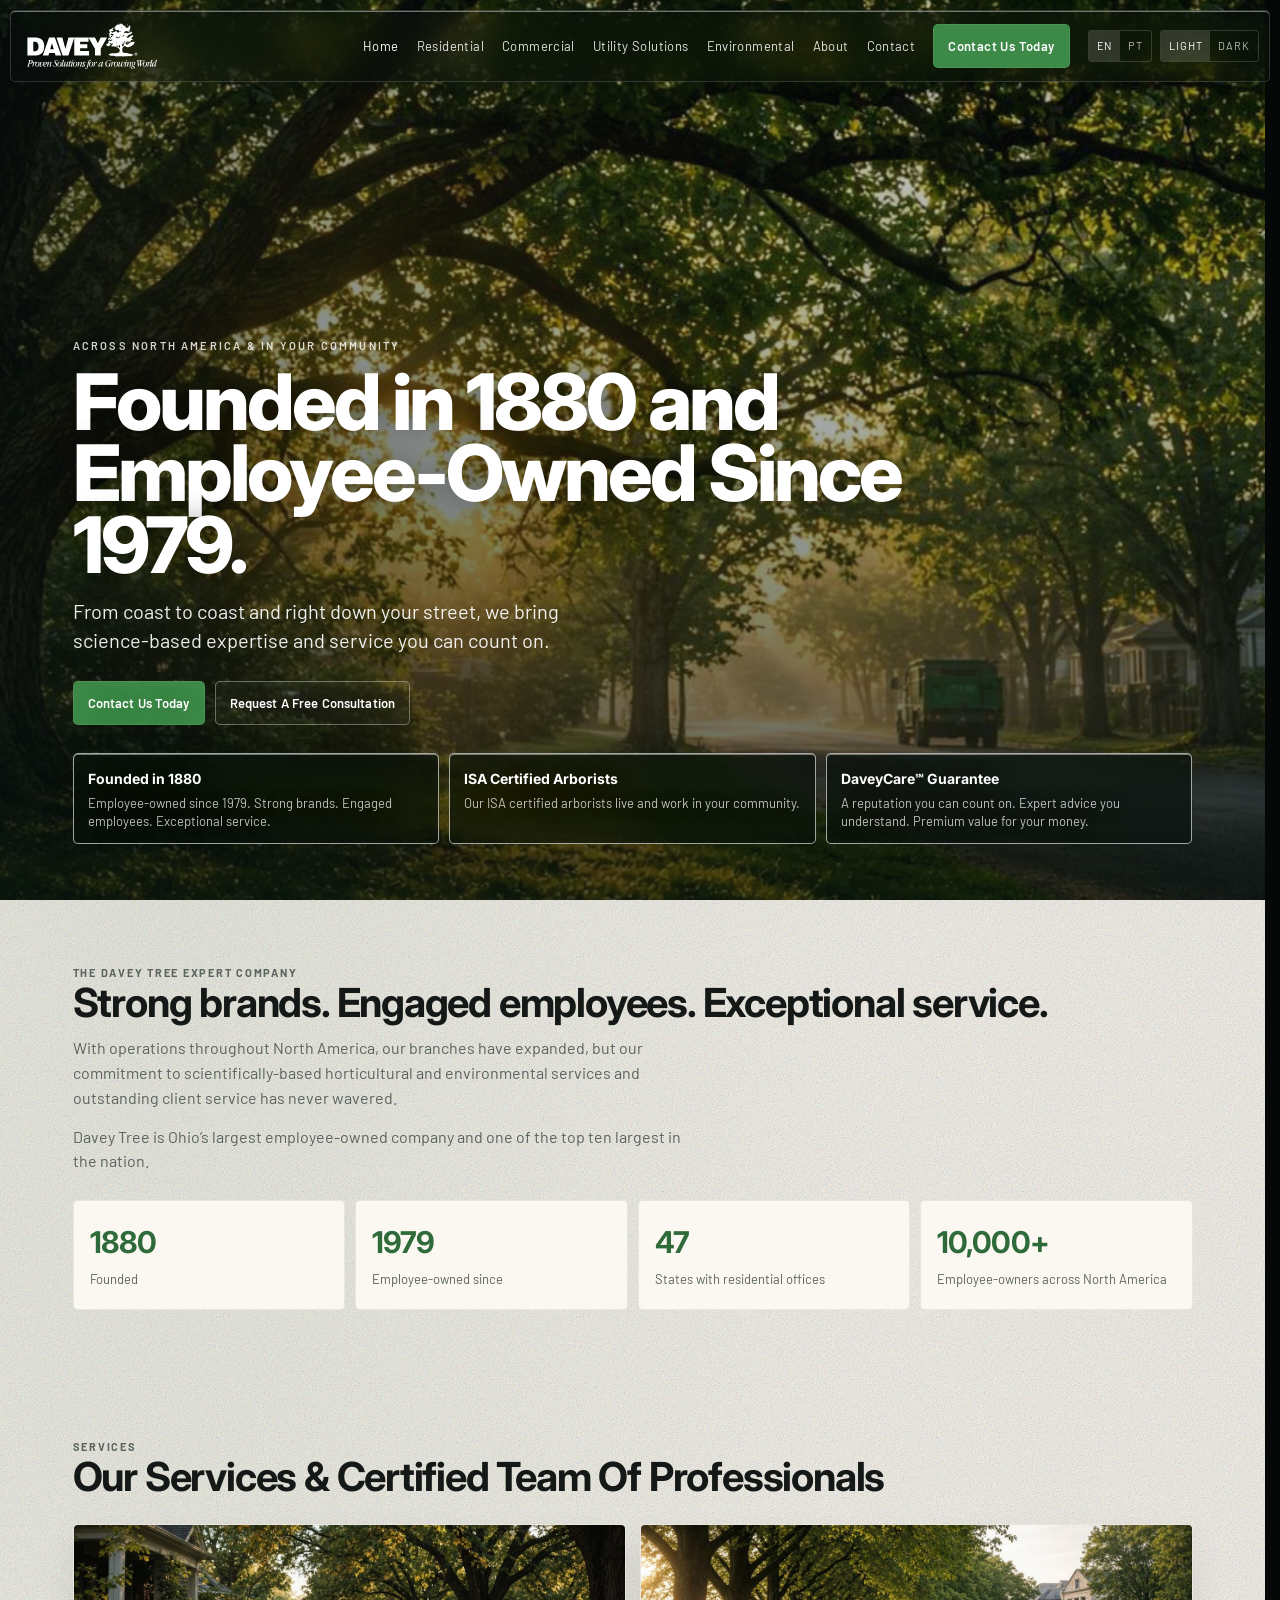
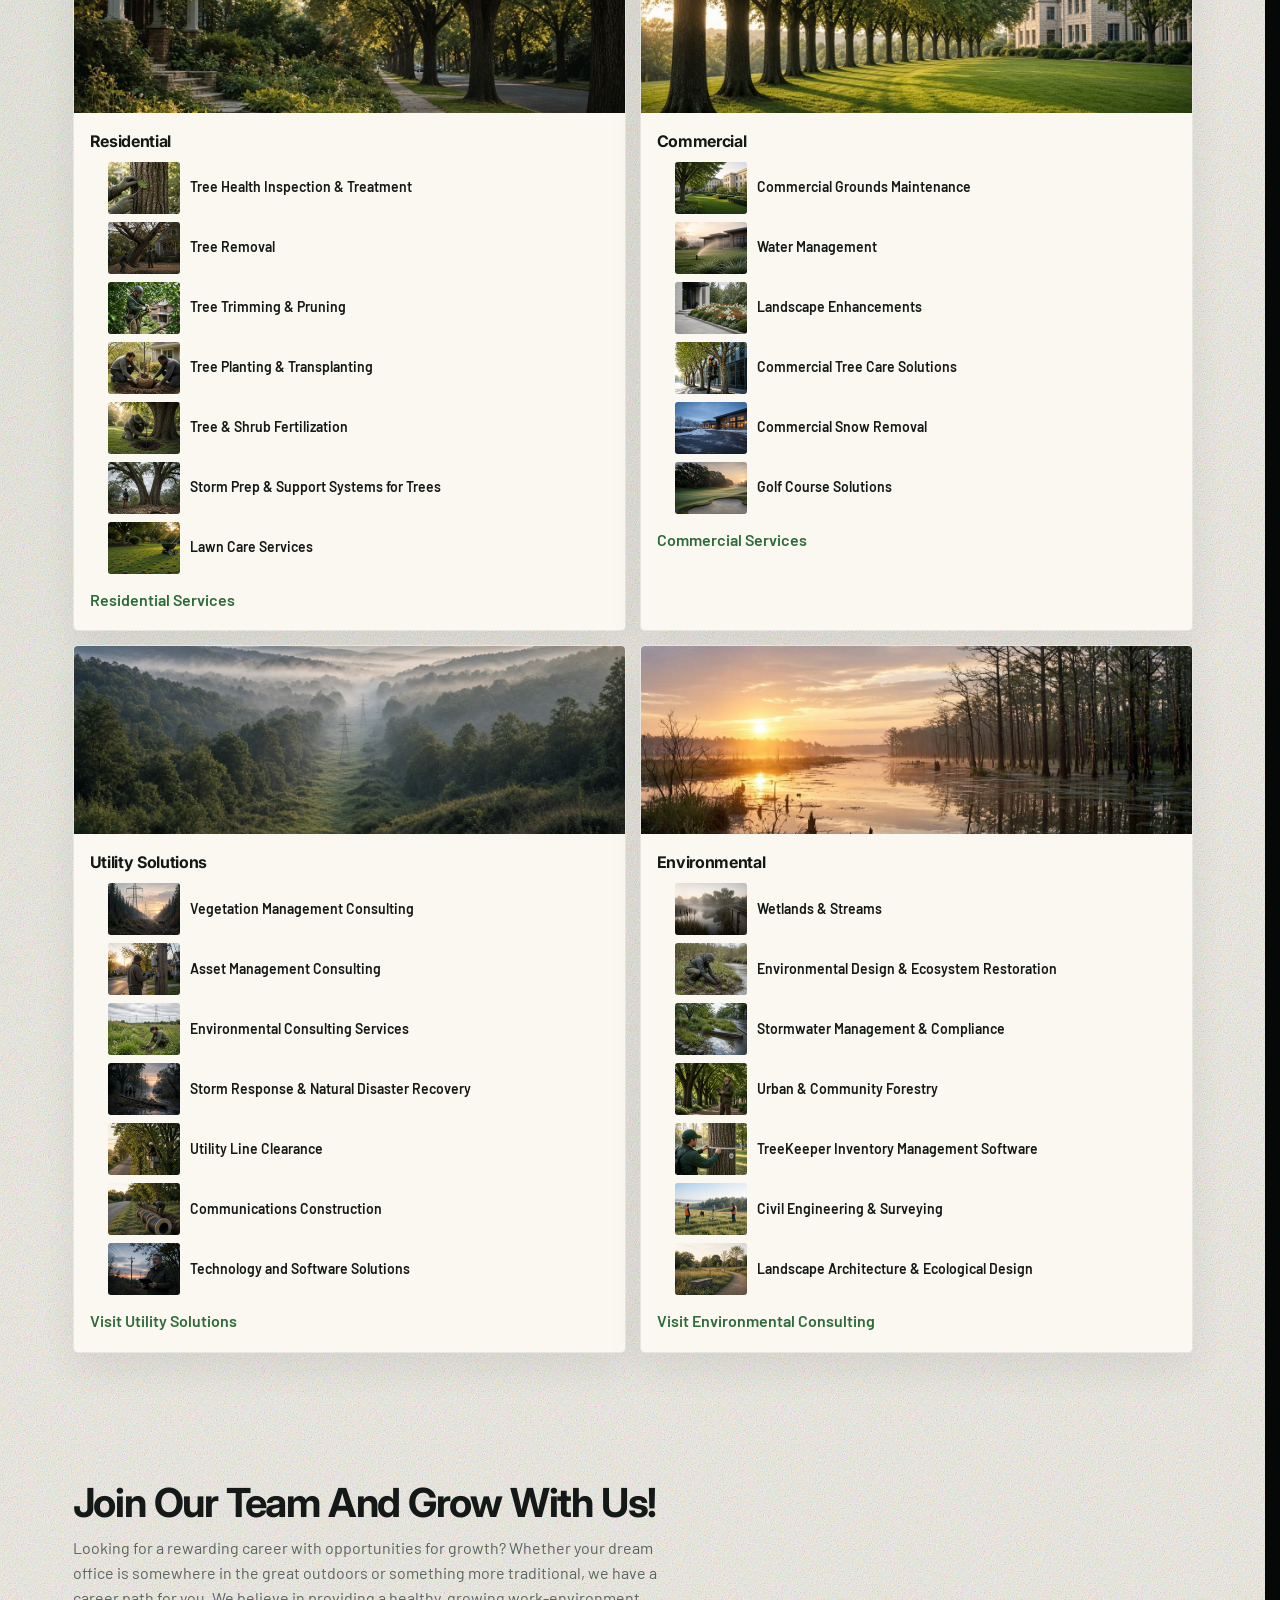
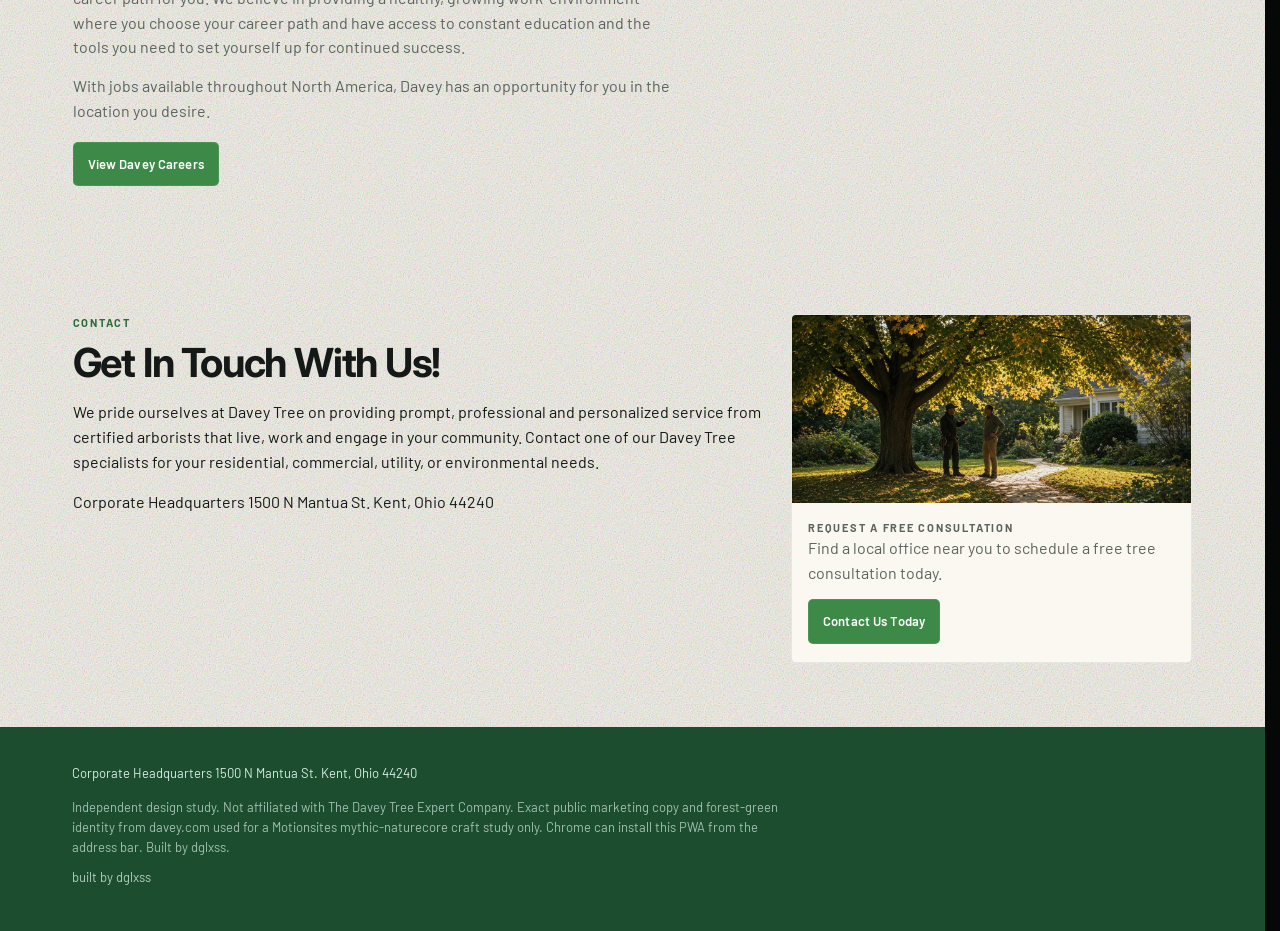
==== commit cd7a7707: "feat: replace placeholder mark with Davey wordmark and editorial plates Use the public Davey wordmar" ====
--- a/index.html
+++ b/index.html
@@ -34,7 +34,7 @@
 <body>
   <a class="skip" href="#main" data-i18n="nav.skip">Skip to content</a>
   <header class="nav liquid-glass">
-    <a class="brand" href="/"><span class="brand-mark" aria-hidden="true"></span>DAVEY TREE</a>
+    <a class="brand" href="/" aria-label="Davey Tree"><img class="brand-logo" src="/images/brand/davey-tree-logo-white.svg" alt="Davey Tree" width="130" height="46" /></a>
     <div class="nav-end">
       <nav class="nav-links" id="navLinks">
         <a href="/" aria-current="page" data-i18n="nav.home">Home</a>
@@ -87,66 +87,78 @@
       <p>With operations throughout North America, our branches have expanded, but our commitment to scientifically-based horticultural and environmental services and outstanding client service has never wavered.</p>
       <p>Davey Tree is Ohio’s largest employee-owned company and one of the top ten largest in the nation.</p>
       <div class="stats">
-        <div class="stat liquid-glass"><b>1880</b><span>Founded</span></div>
-        <div class="stat liquid-glass"><b>1979</b><span>Employee-owned since</span></div>
-        <div class="stat liquid-glass"><b>47</b><span>States with residential offices</span></div>
-        <div class="stat liquid-glass"><b>10,000+</b><span>Employee-owners across North America</span></div>
-      </div>
-    </section>
-    <section class="section band">
+        <div class="stat"><b>1880</b><span>Founded</span></div>
+        <div class="stat"><b>1979</b><span>Employee-owned since</span></div>
+        <div class="stat"><b>47</b><span>States with residential offices</span></div>
+        <div class="stat"><b>10,000+</b><span>Employee-owners across North America</span></div>
+      </div>
+    </section>
+    <section class="section" id="services">
       <p class="kicker">Services</p>
       <h2>Our Services &amp; Certified Team Of Professionals</h2>
-      <div class="grid">
-        <article class="card liquid-glass">
-          <h3>Residential</h3>
-          <ul>
-            <li>Tree Health Inspection &amp; Treatment</li>
-            <li>Tree Removal</li>
-            <li>Tree Trimming &amp; Pruning</li>
-            <li>Tree Planting &amp; Transplanting</li>
-            <li>Tree &amp; Shrub Fertilization</li>
-            <li>Storm Prep &amp; Support Systems for Trees</li>
-            <li>Lawn Care Services</li>
-          </ul>
-          <a class="more" href="/residential">Residential Services</a>
-        </article>
-        <article class="card liquid-glass">
-          <h3>Commercial</h3>
-          <ul>
-            <li>Commercial Grounds Maintenance</li>
-            <li>Water Management</li>
-            <li>Landscape Enhancements</li>
-            <li>Commercial Tree Care Solutions</li>
-            <li>Commercial Snow Removal</li>
-            <li>Golf Course Solutions</li>
-          </ul>
-          <a class="more" href="/commercial">Commercial Services</a>
-        </article>
-        <article class="card liquid-glass">
-          <h3>Utility Solutions</h3>
-          <ul>
-            <li>Vegetation Management Consulting</li>
-            <li>Asset Management Consulting</li>
-            <li>Environmental Consulting Services</li>
-            <li>Storm Response &amp; Natural Disaster Recovery</li>
-            <li>Utility Line Clearance</li>
-            <li>Communications Construction</li>
-            <li>Technology and Software Solutions</li>
-          </ul>
-          <a class="more" href="/utility">Visit Utility Solutions</a>
-        </article>
-        <article class="card liquid-glass">
-          <h3>Environmental</h3>
-          <ul>
-            <li>Wetlands &amp; Streams</li>
-            <li>Environmental Design &amp; Ecosystem Restoration</li>
-            <li>Stormwater Management &amp; Compliance</li>
-            <li>Urban &amp; Community Forestry</li>
-            <li>TreeKeeper Inventory Management Software</li>
-            <li>Civil Engineering &amp; Surveying</li>
-            <li>Landscape Architecture &amp; Ecological Design</li>
-          </ul>
-          <a class="more" href="/environmental">Visit Environmental Consulting</a>
+      <div class="grid services">
+        <article class="card" id="residential">
+          <a class="card-hero" href="/residential"><img src="/images/plates/hero-residential.jpg" alt="Mature oaks along a residential street at late summer" /></a>
+          <div class="card-copy">
+            <h3>Residential</h3>
+            <ul class="service-links">
+              <li><a href="/residential#tree-health"><img src="/images/plates/res-health.jpg" alt="" />Tree Health Inspection &amp; Treatment</a></li>
+              <li><a href="/residential#tree-removal"><img src="/images/plates/res-removal.jpg" alt="" />Tree Removal</a></li>
+              <li><a href="/residential#tree-trimming"><img src="/images/plates/res-pruning.jpg" alt="" />Tree Trimming &amp; Pruning</a></li>
+              <li><a href="/residential#tree-planting"><img src="/images/plates/res-planting.jpg" alt="" />Tree Planting &amp; Transplanting</a></li>
+              <li><a href="/residential#fertilization"><img src="/images/plates/res-fertilizer.jpg" alt="" />Tree &amp; Shrub Fertilization</a></li>
+              <li><a href="/residential#storm-prep"><img src="/images/plates/res-storm.jpg" alt="" />Storm Prep &amp; Support Systems for Trees</a></li>
+              <li><a href="/residential#lawn-care"><img src="/images/plates/res-lawn.jpg" alt="" />Lawn Care Services</a></li>
+            </ul>
+            <a class="more" href="/residential">Residential Services</a>
+          </div>
+        </article>
+        <article class="card" id="commercial">
+          <a class="card-hero" href="/commercial"><img src="/images/plates/hero-commercial.jpg" alt="A corporate lawn and allée of shade trees" /></a>
+          <div class="card-copy">
+            <h3>Commercial</h3>
+            <ul class="service-links">
+              <li><a href="/commercial#grounds"><img src="/images/plates/com-grounds.jpg" alt="" />Commercial Grounds Maintenance</a></li>
+              <li><a href="/commercial#water"><img src="/images/plates/com-water.jpg" alt="" />Water Management</a></li>
+              <li><a href="/commercial#landscape"><img src="/images/plates/com-landscape.jpg" alt="" />Landscape Enhancements</a></li>
+              <li><a href="/commercial#tree-care"><img src="/images/plates/com-trees.jpg" alt="" />Commercial Tree Care Solutions</a></li>
+              <li><a href="/commercial#snow"><img src="/images/plates/com-snow.jpg" alt="" />Commercial Snow Removal</a></li>
+              <li><a href="/commercial#golf"><img src="/images/plates/com-golf.jpg" alt="" />Golf Course Solutions</a></li>
+            </ul>
+            <a class="more" href="/commercial">Commercial Services</a>
+          </div>
+        </article>
+        <article class="card" id="utility">
+          <a class="card-hero" href="/utility"><img src="/images/plates/hero-utility.jpg" alt="A misty utility corridor through forest" /></a>
+          <div class="card-copy">
+            <h3>Utility Solutions</h3>
+            <ul class="service-links">
+              <li><a href="/utility#vegetation"><img src="/images/plates/util-veg.jpg" alt="" />Vegetation Management Consulting</a></li>
+              <li><a href="/utility#assets"><img src="/images/plates/util-asset.jpg" alt="" />Asset Management Consulting</a></li>
+              <li><a href="/utility#utility-environment"><img src="/images/plates/util-env.jpg" alt="" />Environmental Consulting Services</a></li>
+              <li><a href="/utility#storm-response"><img src="/images/plates/util-storm.jpg" alt="" />Storm Response &amp; Natural Disaster Recovery</a></li>
+              <li><a href="/utility#line-clearance"><img src="/images/plates/util-line.jpg" alt="" />Utility Line Clearance</a></li>
+              <li><a href="/utility#communications"><img src="/images/plates/util-comms.jpg" alt="" />Communications Construction</a></li>
+              <li><a href="/utility#technology"><img src="/images/plates/util-tech.jpg" alt="" />Technology and Software Solutions</a></li>
+            </ul>
+            <a class="more" href="/utility">Visit Utility Solutions</a>
+          </div>
+        </article>
+        <article class="card" id="environmental">
+          <a class="card-hero" href="/environmental"><img src="/images/plates/hero-environmental.jpg" alt="A restored wetland at sunrise" /></a>
+          <div class="card-copy">
+            <h3>Environmental</h3>
+            <ul class="service-links">
+              <li><a href="/environmental#wetlands"><img src="/images/plates/env-wetland.jpg" alt="" />Wetlands &amp; Streams</a></li>
+              <li><a href="/environmental#restoration"><img src="/images/plates/env-restore.jpg" alt="" />Environmental Design &amp; Ecosystem Restoration</a></li>
+              <li><a href="/environmental#stormwater"><img src="/images/plates/env-stormwater.jpg" alt="" />Stormwater Management &amp; Compliance</a></li>
+              <li><a href="/environmental#urban-forestry"><img src="/images/plates/env-urban.jpg" alt="" />Urban &amp; Community Forestry</a></li>
+              <li><a href="/environmental#treekeeper"><img src="/images/plates/env-inventory.jpg" alt="" />TreeKeeper Inventory Management Software</a></li>
+              <li><a href="/environmental#civil"><img src="/images/plates/env-civil.jpg" alt="" />Civil Engineering &amp; Surveying</a></li>
+              <li><a href="/environmental#ecological-design"><img src="/images/plates/env-landscape.jpg" alt="" />Landscape Architecture &amp; Ecological Design</a></li>
+            </ul>
+            <a class="more" href="/environmental">Visit Environmental Consulting</a>
+          </div>
         </article>
       </div>
     </section>
@@ -164,10 +176,13 @@
           <p>We pride ourselves at Davey Tree on providing prompt, professional and personalized service from certified arborists that live, work and engage in your community. Contact one of our Davey Tree specialists for your residential, commercial, utility, or environmental needs.</p>
           <p>Corporate Headquarters 1500 N Mantua St. Kent, Ohio 44240</p>
         </div>
-        <aside class="panel liquid-glass">
-          <p class="kicker">Request A Free Consultation</p>
-          <p>Find a local office near you to schedule a free tree consultation today.</p>
-          <a class="cta" href="/contact">Contact Us Today</a>
+        <aside class="panel">
+          <img class="card-plate" src="/images/plates/hero-contact.jpg" alt="An arborist meeting a client beneath a front-yard maple" />
+          <div class="card-copy">
+            <p class="kicker">Request A Free Consultation</p>
+            <p>Find a local office near you to schedule a free tree consultation today.</p>
+            <a class="cta" href="/contact">Contact Us Today</a>
+          </div>
         </aside>
       </div>
     </section>
--- a/css/app.css
+++ b/css/app.css
@@ -22,7 +22,11 @@
   --t: 280ms;
   --pad: clamp(20px, 6vw, 72px);
   --max: 1120px;
-  --nav-h: 64px;
+  --nav-h: 72px;
+  --nav-top: 10px;
+  --landing-air: 14px;
+  /* Distance from the viewport top to just under the floating bar. */
+  --sticky-nav-height: calc(var(--nav-top) + var(--nav-h) + var(--landing-air));
   color-scheme: light;
 }
 
@@ -41,7 +45,15 @@
 
 * { box-sizing: border-box; }
 html, body { margin: 0; padding: 0; }
-html { background: #050807; scrollbar-gutter: stable; }
+html {
+  background: #050807;
+  scrollbar-gutter: stable;
+}
+#main,
+section[id],
+article[id] {
+  scroll-margin-top: var(--sticky-nav-height);
+}
 body {
   font-family: Barlow, Inter, system-ui, sans-serif;
   color: var(--ink);
@@ -103,20 +115,14 @@
 .brand {
   display: inline-flex;
   align-items: center;
-  gap: 10px;
-  font-family: Inter, sans-serif;
-  font-weight: 800;
-  letter-spacing: 0.08em;
   color: #fff;
   text-decoration: none;
-  font-size: 13px;
-}
-.brand-mark {
-  width: 22px;
-  height: 22px;
-  border-radius: 50%;
-  background: radial-gradient(circle at 40% 35%, var(--leaf), var(--green-deep));
-  box-shadow: inset 0 1px 0 rgba(255, 255, 255, 0.28);
+  flex: 0 0 auto;
+}
+.brand-logo {
+  display: block;
+  height: 46px;
+  width: auto;
 }
 
 .nav-end {
@@ -263,7 +269,7 @@
   z-index: 4;
   width: min(var(--max), calc(100% - 20px));
   margin: 0 auto;
-  padding: calc(var(--nav-h) + 36px) 0 56px;
+  padding: calc(var(--sticky-nav-height) + 28px) 0 56px;
   text-shadow: 0 2px 28px rgba(0, 0, 0, 0.38);
 }
 .eyebrow {
@@ -308,6 +314,7 @@
   padding: 14px 14px 13px;
   border-radius: var(--r);
   color: #fff;
+  background: rgba(7, 16, 12, 0.66);
 }
 .trust-row b {
   display: block;
@@ -358,22 +365,46 @@
 
 .grid {
   display: grid;
-  grid-template-columns: repeat(auto-fit, minmax(220px, 1fr));
-  gap: 10px;
+  grid-template-columns: repeat(auto-fit, minmax(240px, 1fr));
+  gap: 14px;
   margin-top: 26px;
 }
+@media (min-width: 860px) {
+  .grid.services { grid-template-columns: 1fr 1fr; }
+}
 .card {
   border-radius: var(--r);
-  padding: 18px 16px 16px;
-  color: var(--glass-ink);
+  padding: 0;
+  overflow: hidden;
+  color: var(--ink);
+  background: #fbf8f2;
+  border: 1px solid rgba(20, 24, 22, 0.08);
+  box-shadow: 0 16px 36px rgba(8, 16, 12, 0.07);
   transition: transform var(--t) var(--ease), border-color var(--t) var(--ease);
 }
-html[data-theme="light"] .card,
-html[data-theme="light"] .stat,
-html[data-theme="light"] .panel {
-  background: rgba(255, 255, 255, 0.5);
+html[data-theme="dark"] .card,
+html[data-theme="dark"] .stat,
+html[data-theme="dark"] .panel {
+  background: #121a16;
+  color: var(--ink);
+  border: 1px solid rgba(255, 255, 255, 0.08);
+  box-shadow: 0 16px 36px rgba(0, 0, 0, 0.28);
 }
 .card:hover { transform: translate3d(0, -2px, 0); }
+.card-plate,
+.card-hero img,
+.service-links img,
+.contact-plate img {
+  display: block;
+  width: 100%;
+  object-fit: cover;
+}
+.card-plate,
+.card-hero img {
+  height: 188px;
+}
+.card-hero { display: block; text-decoration: none; color: inherit; }
+.card-copy { padding: 16px 16px 18px; }
 .card svg {
   width: 22px;
   height: 22px;
@@ -391,6 +422,28 @@
 .card p,
 .card ul { margin: 0; color: var(--muted); font-size: 14px; line-height: 1.45; }
 .card ul { padding-left: 18px; margin-top: 8px; }
+.service-links {
+  list-style: none;
+  padding: 0;
+  margin: 12px 0 0;
+  display: grid;
+  gap: 8px;
+}
+.service-links a {
+  display: grid;
+  grid-template-columns: 72px 1fr;
+  gap: 10px;
+  align-items: center;
+  text-decoration: none;
+  color: var(--ink);
+  font-weight: 600;
+  font-size: 14px;
+  line-height: 1.3;
+}
+.service-links img {
+  height: 52px;
+  border-radius: var(--r-sm);
+}
 .card a.more {
   display: inline-block;
   margin-top: 14px;
@@ -408,7 +461,9 @@
 .stat {
   border-radius: var(--r);
   padding: 18px 16px;
-  color: var(--glass-ink);
+  color: var(--ink);
+  background: #fbf8f2;
+  border: 1px solid rgba(20, 24, 22, 0.08);
 }
 .stat b {
   display: block;
@@ -431,6 +486,13 @@
   padding: 7px 10px;
   border-radius: var(--r-sm);
   font-size: 13px;
+  background: #fbf8f2;
+  border: 1px solid rgba(20, 24, 22, 0.1);
+  color: var(--ink);
+}
+html[data-theme="dark"] .chips li {
+  background: #121a16;
+  border-color: rgba(255, 255, 255, 0.1);
 }
 
 .split {
@@ -441,14 +503,20 @@
 }
 .panel {
   border-radius: var(--r);
-  padding: 22px 20px;
-}
+  padding: 0;
+  overflow: hidden;
+  background: #fbf8f2;
+  border: 1px solid rgba(20, 24, 22, 0.08);
+  color: var(--ink);
+}
+form.panel,
+.success.panel { padding: 22px 20px; }
 .panel .cta { margin-top: 14px; }
 .panel p { margin: 0; color: var(--muted); }
 
 .page-hero {
   position: relative;
-  min-height: 280px;
+  min-height: clamp(340px, 52vh, 560px);
   color: #fff;
   overflow: hidden;
   display: grid;
@@ -458,15 +526,15 @@
   position: absolute;
   inset: 0;
   background:
-    linear-gradient(180deg, rgba(4, 12, 8, 0.28), rgba(4, 12, 8, 0.72)),
-    center / cover no-repeat url('/images/canopy.jpg');
+    linear-gradient(180deg, rgba(4, 12, 8, 0.16), rgba(4, 12, 8, 0.62)) center / cover no-repeat,
+    var(--hero-plate, url('/images/hero.jpg')) center / cover no-repeat;
 }
 .page-hero-inner {
   position: relative;
   z-index: 1;
   width: min(var(--max), calc(100% - 20px));
   margin: 0 auto;
-  padding: calc(var(--nav-h) + 28px) 0 36px;
+  padding: calc(var(--sticky-nav-height) + 24px) 0 40px;
 }
 .page-hero h1 { color: #fff; max-width: 18ch; }
 
@@ -514,22 +582,16 @@
   --glass-border: rgba(255, 255, 255, 0.16);
 }
 
-.band { position: relative; }
-.band::before {
-  content: "";
-  position: absolute;
-  inset: 0 calc(50% - 50vw);
-  background:
-    linear-gradient(180deg, rgba(244, 241, 232, 0.78), rgba(244, 241, 232, 0.86)),
-    url('/images/canopy.jpg') center / cover no-repeat;
-  pointer-events: none;
-}
-html[data-theme="dark"] .band::before {
-  background:
-    linear-gradient(180deg, rgba(8, 12, 10, 0.8), rgba(8, 12, 10, 0.88)),
-    url('/images/canopy.jpg') center / cover no-repeat;
-}
-.band > * { position: relative; z-index: 1; }
+.contact-plate {
+  margin: 0;
+  border-radius: var(--r);
+  overflow: hidden;
+  min-height: 280px;
+}
+.contact-plate img {
+  height: 100%;
+  min-height: 320px;
+}
 
 @media (min-width: 821px) {
   .cta-compact { display: none; }
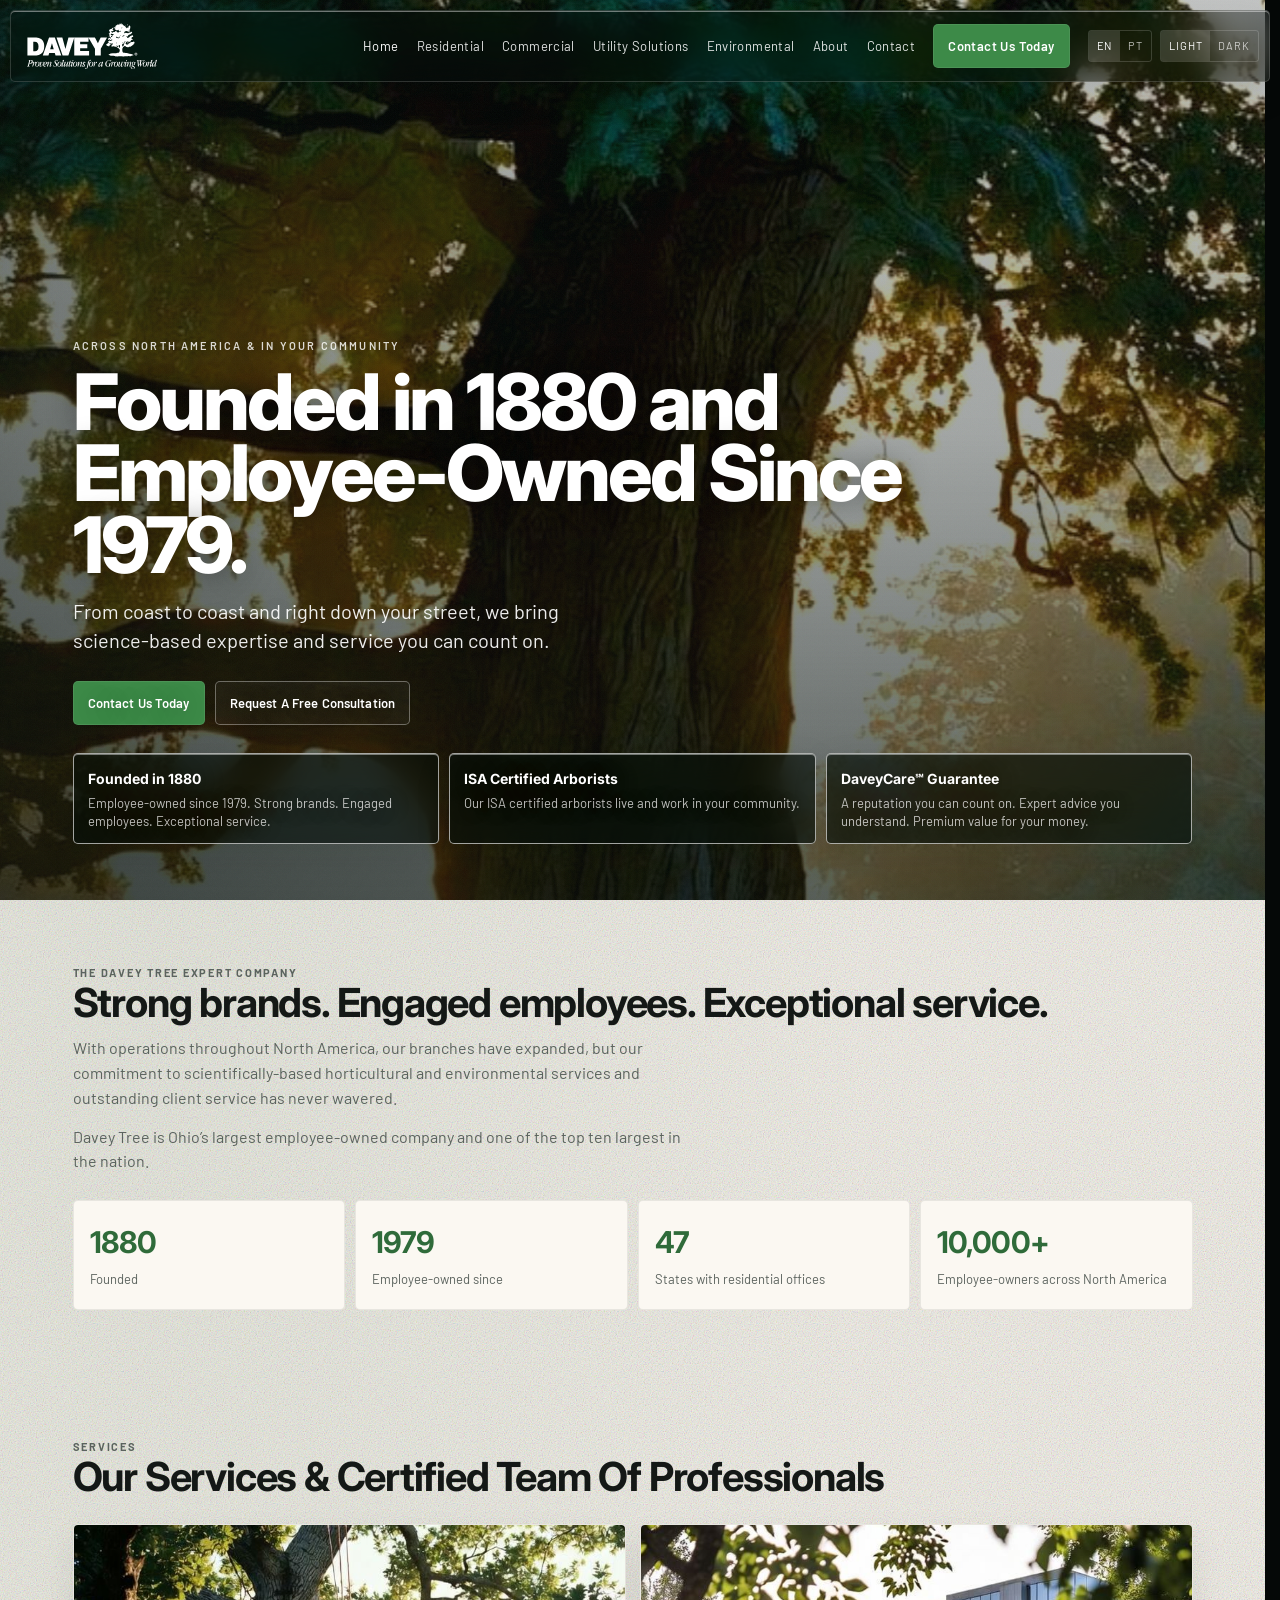
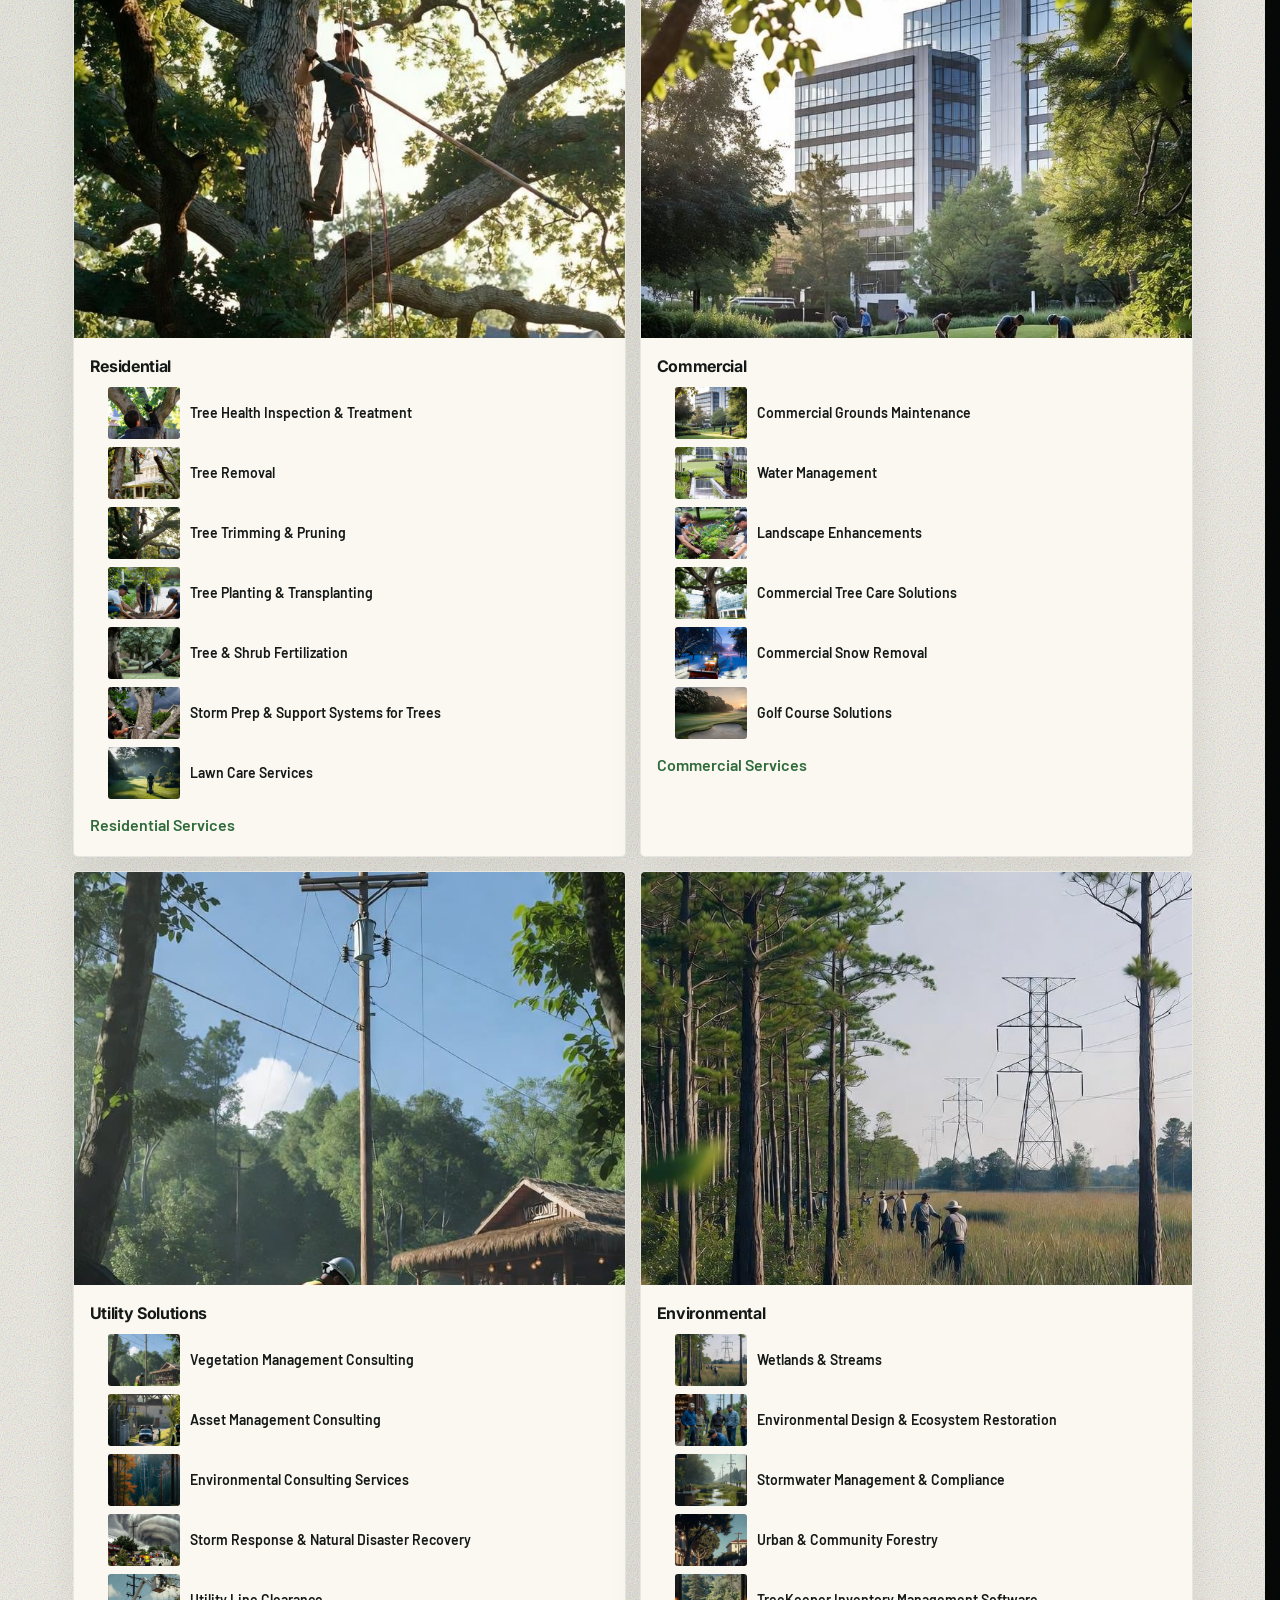
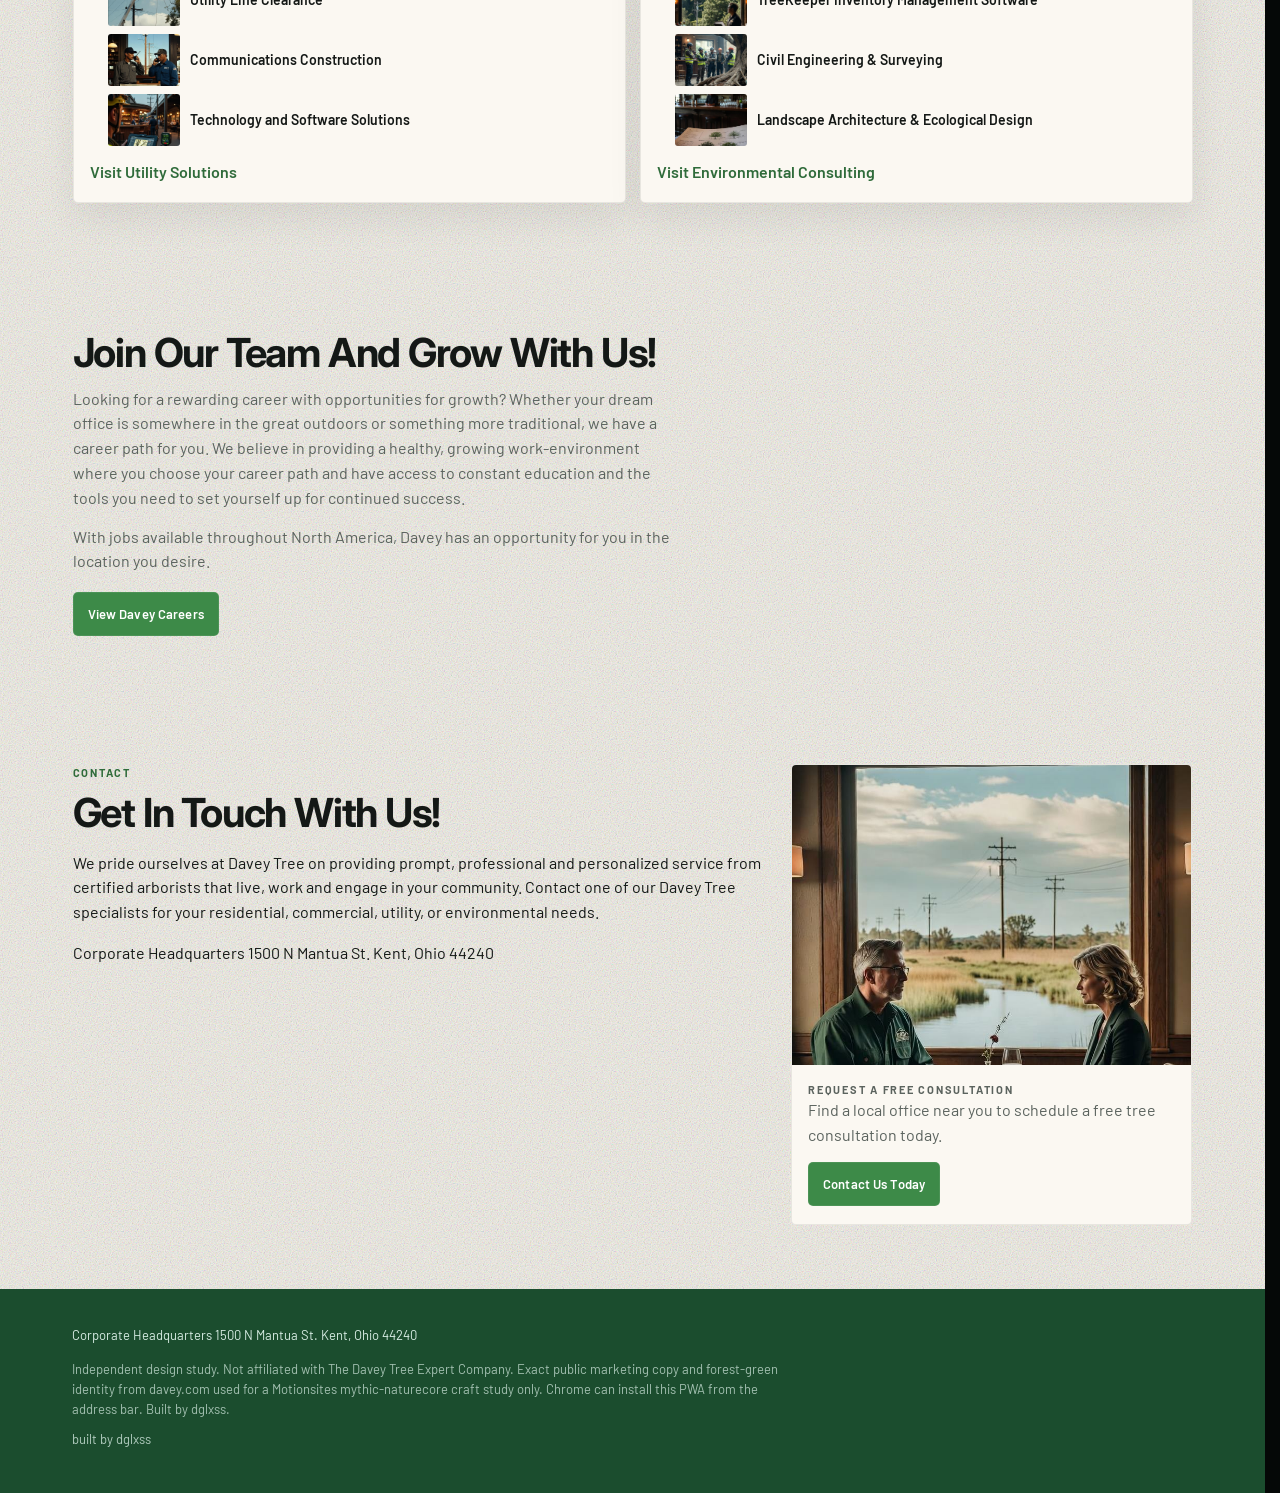
==== commit 5f1ccfff: "feat: wire Imagine harvest onto utility, environmental, about, and contact Replace the remaining gen" ====
--- a/index.html
+++ b/index.html
@@ -177,7 +177,7 @@
           <p>Corporate Headquarters 1500 N Mantua St. Kent, Ohio 44240</p>
         </div>
         <aside class="panel">
-          <img class="card-plate" src="/images/plates/hero-contact.jpg" alt="An arborist meeting a client beneath a front-yard maple" />
+          <img class="card-plate" src="/images/plates/contact-consult.jpg" alt="An arborist consultation beneath a front-yard tree" />
           <div class="card-copy">
             <p class="kicker">Request A Free Consultation</p>
             <p>Find a local office near you to schedule a free tree consultation today.</p>
--- a/css/app.css
+++ b/css/app.css
@@ -235,7 +235,7 @@
   transform-origin: center;
   background:
     #102016
-    center 46% / cover no-repeat
+    center 32% / cover no-repeat
     url('/images/hero.jpg');
   filter: saturate(1.12) contrast(1.04) brightness(1.05);
   backface-visibility: hidden;
@@ -394,14 +394,17 @@
 .card-plate,
 .card-hero img,
 .service-links img,
-.contact-plate img {
+.contact-plate img,
+.heritage-plate img {
   display: block;
   width: 100%;
   object-fit: cover;
 }
 .card-plate,
 .card-hero img {
-  height: 188px;
+  height: auto;
+  aspect-ratio: 4 / 3;
+  object-position: center 30%;
 }
 .card-hero { display: block; text-decoration: none; color: inherit; }
 .card-copy { padding: 16px 16px 18px; }
@@ -527,7 +530,7 @@
   inset: 0;
   background:
     linear-gradient(180deg, rgba(4, 12, 8, 0.16), rgba(4, 12, 8, 0.62)) center / cover no-repeat,
-    var(--hero-plate, url('/images/hero.jpg')) center / cover no-repeat;
+    var(--hero-plate, url('/images/hero.jpg')) center 32% / cover no-repeat;
 }
 .page-hero-inner {
   position: relative;
@@ -582,15 +585,20 @@
   --glass-border: rgba(255, 255, 255, 0.16);
 }
 
-.contact-plate {
+.contact-plate,
+.heritage-plate {
   margin: 0;
   border-radius: var(--r);
   overflow: hidden;
   min-height: 280px;
 }
-.contact-plate img {
+.heritage-plate { margin: 22px 0 4px; }
+.contact-plate img,
+.heritage-plate img {
   height: 100%;
   min-height: 320px;
+  aspect-ratio: 4 / 3;
+  object-position: center 30%;
 }
 
 @media (min-width: 821px) {
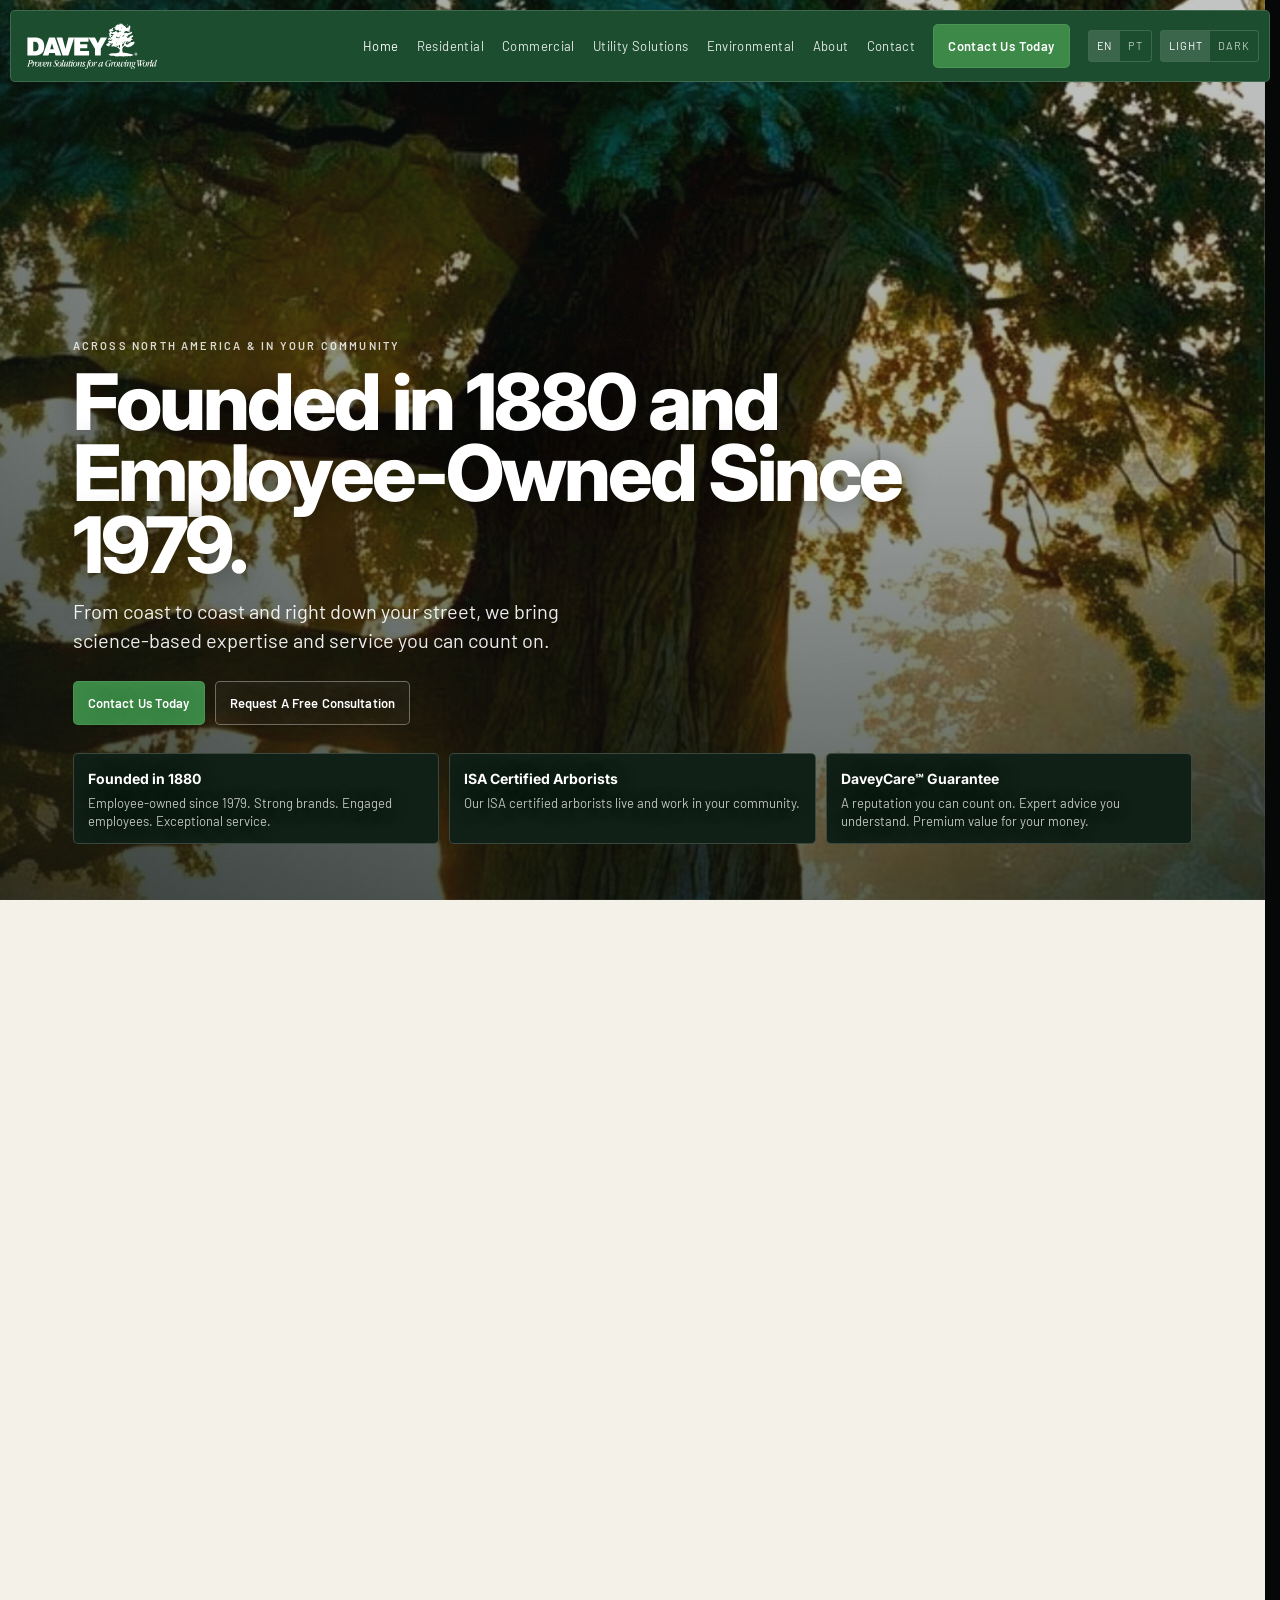
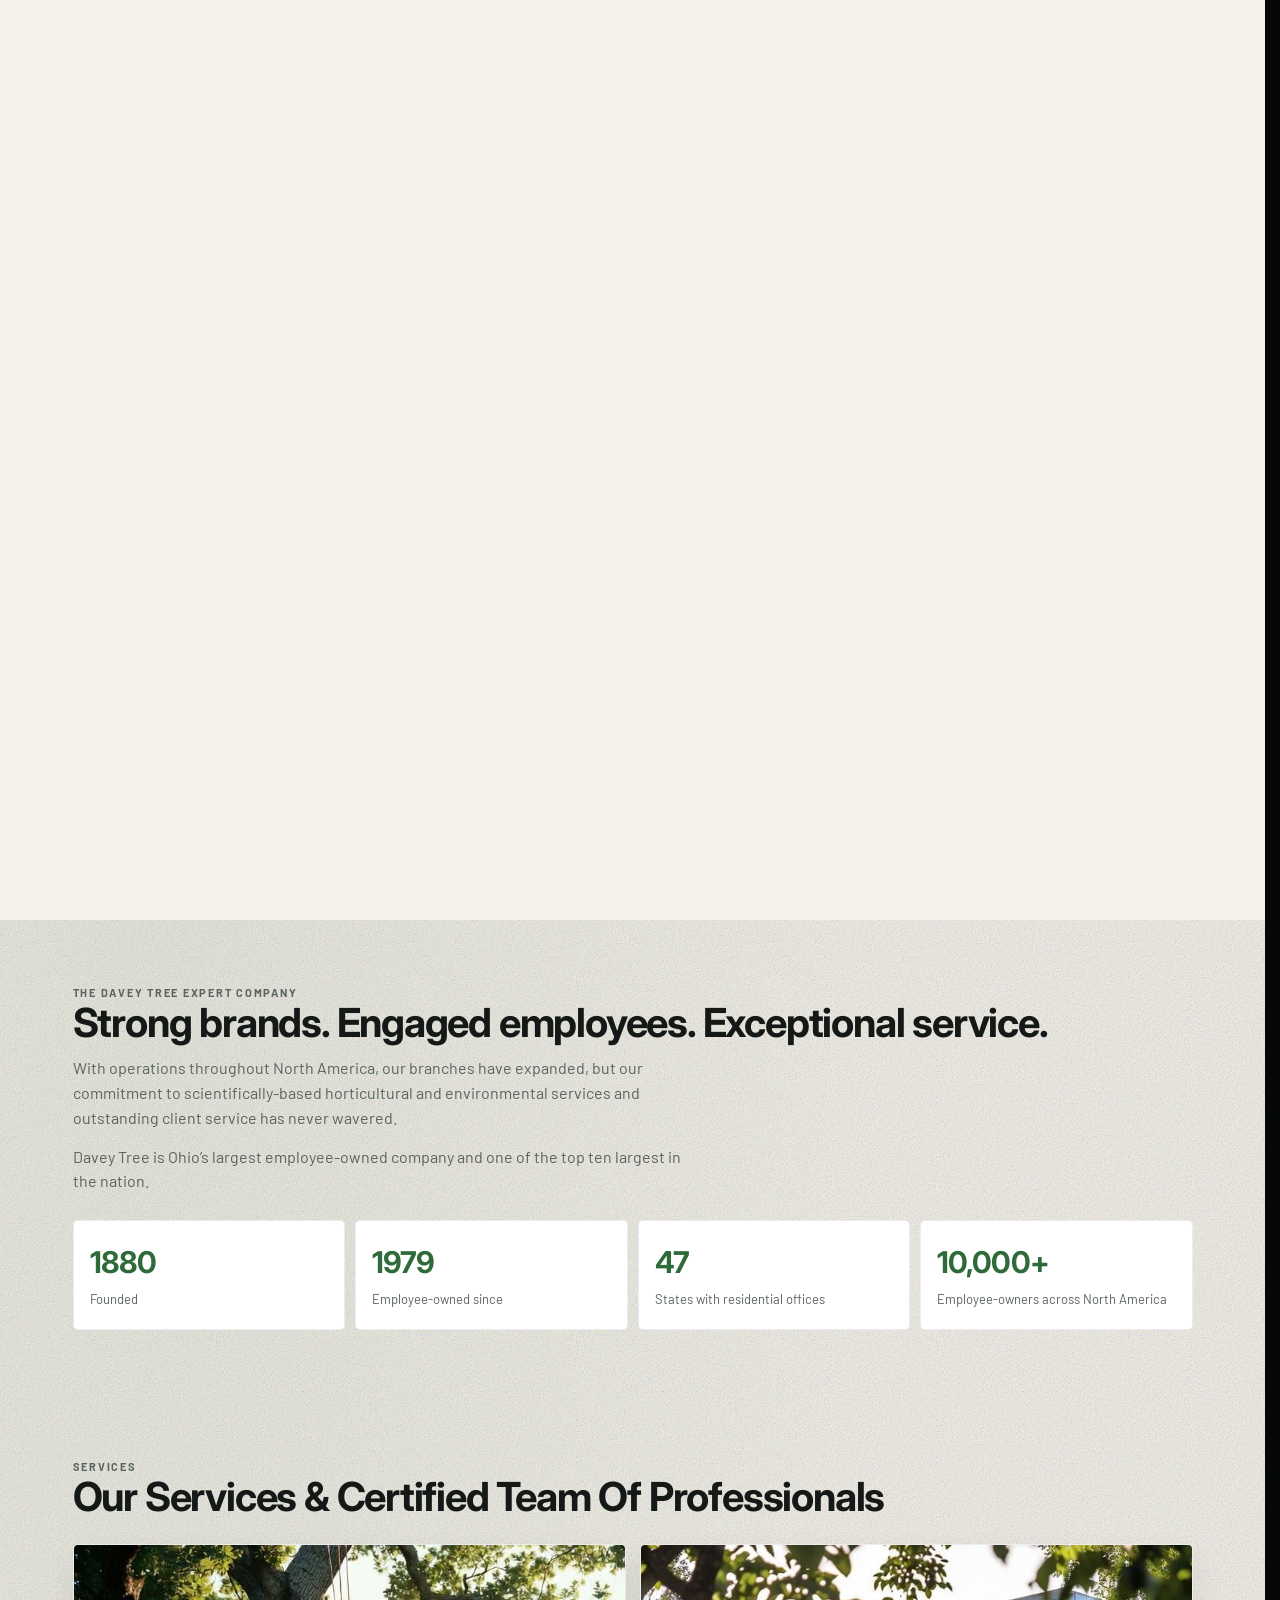
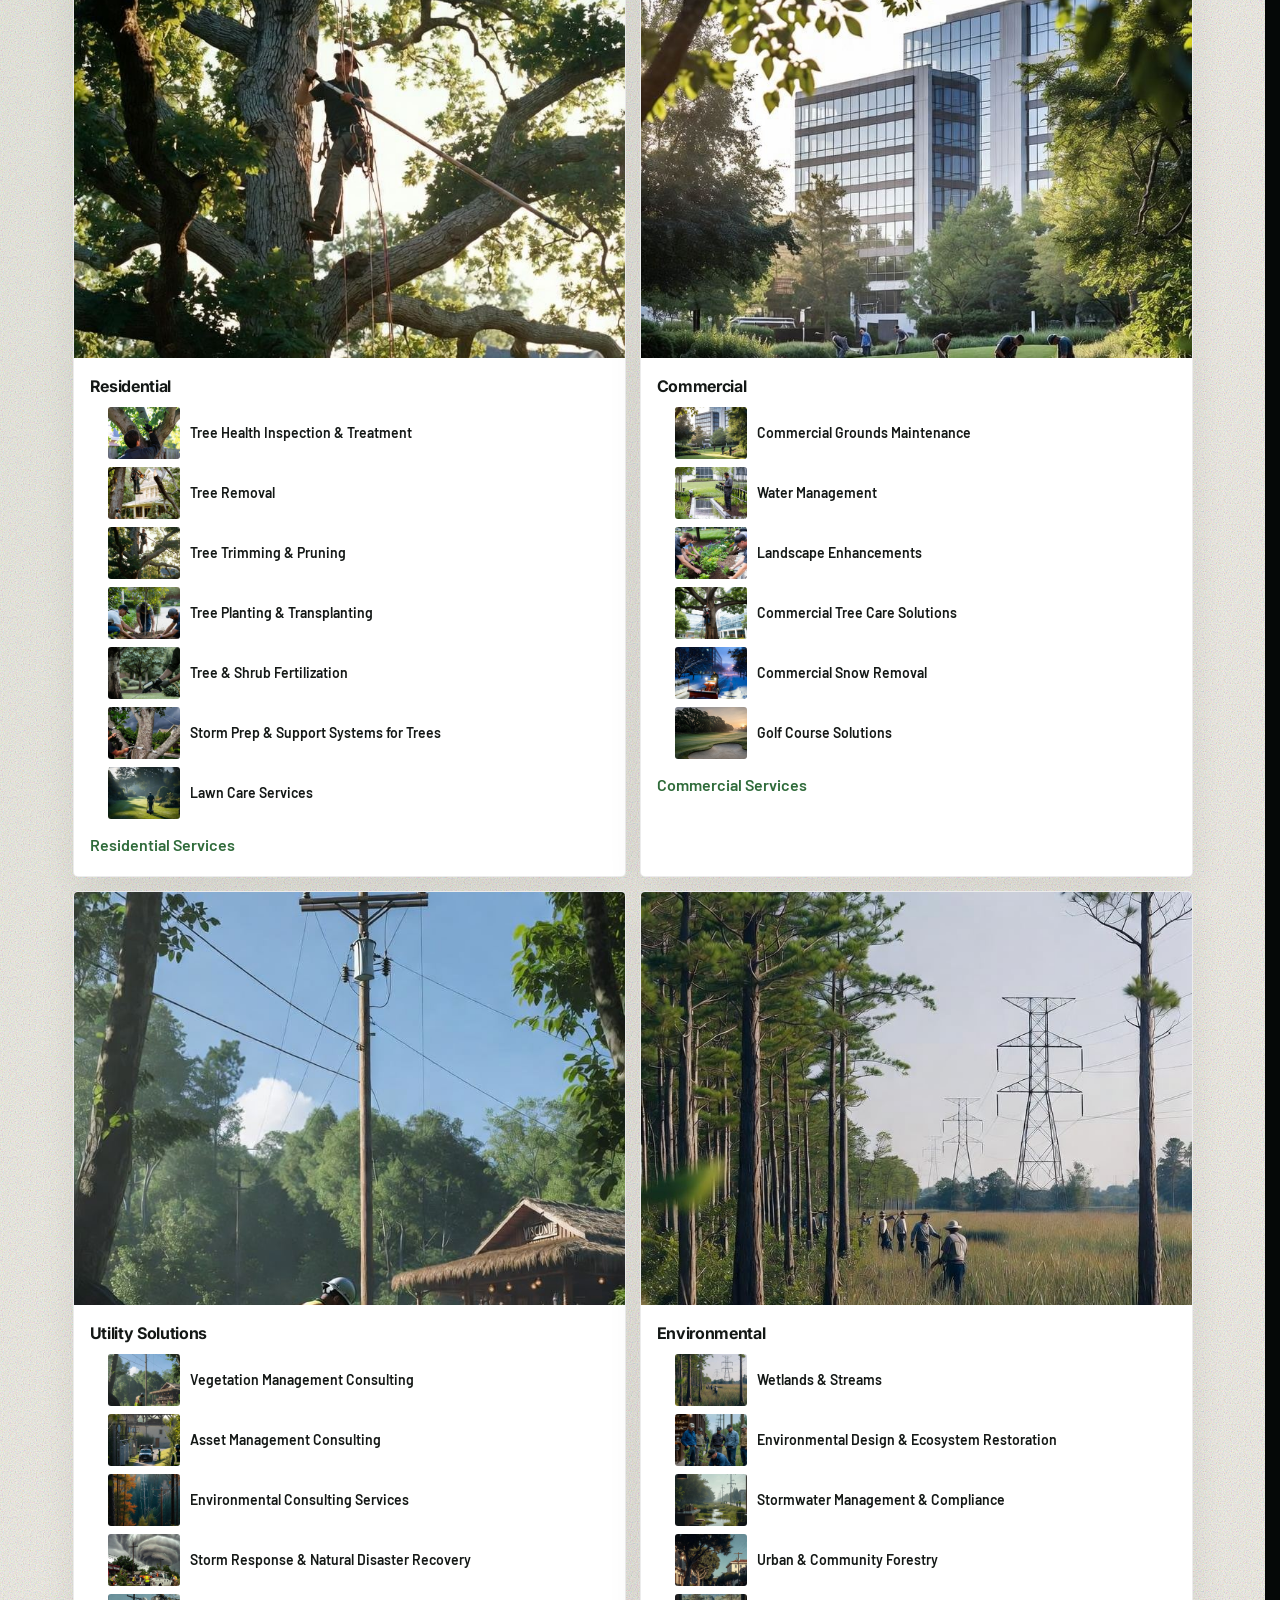
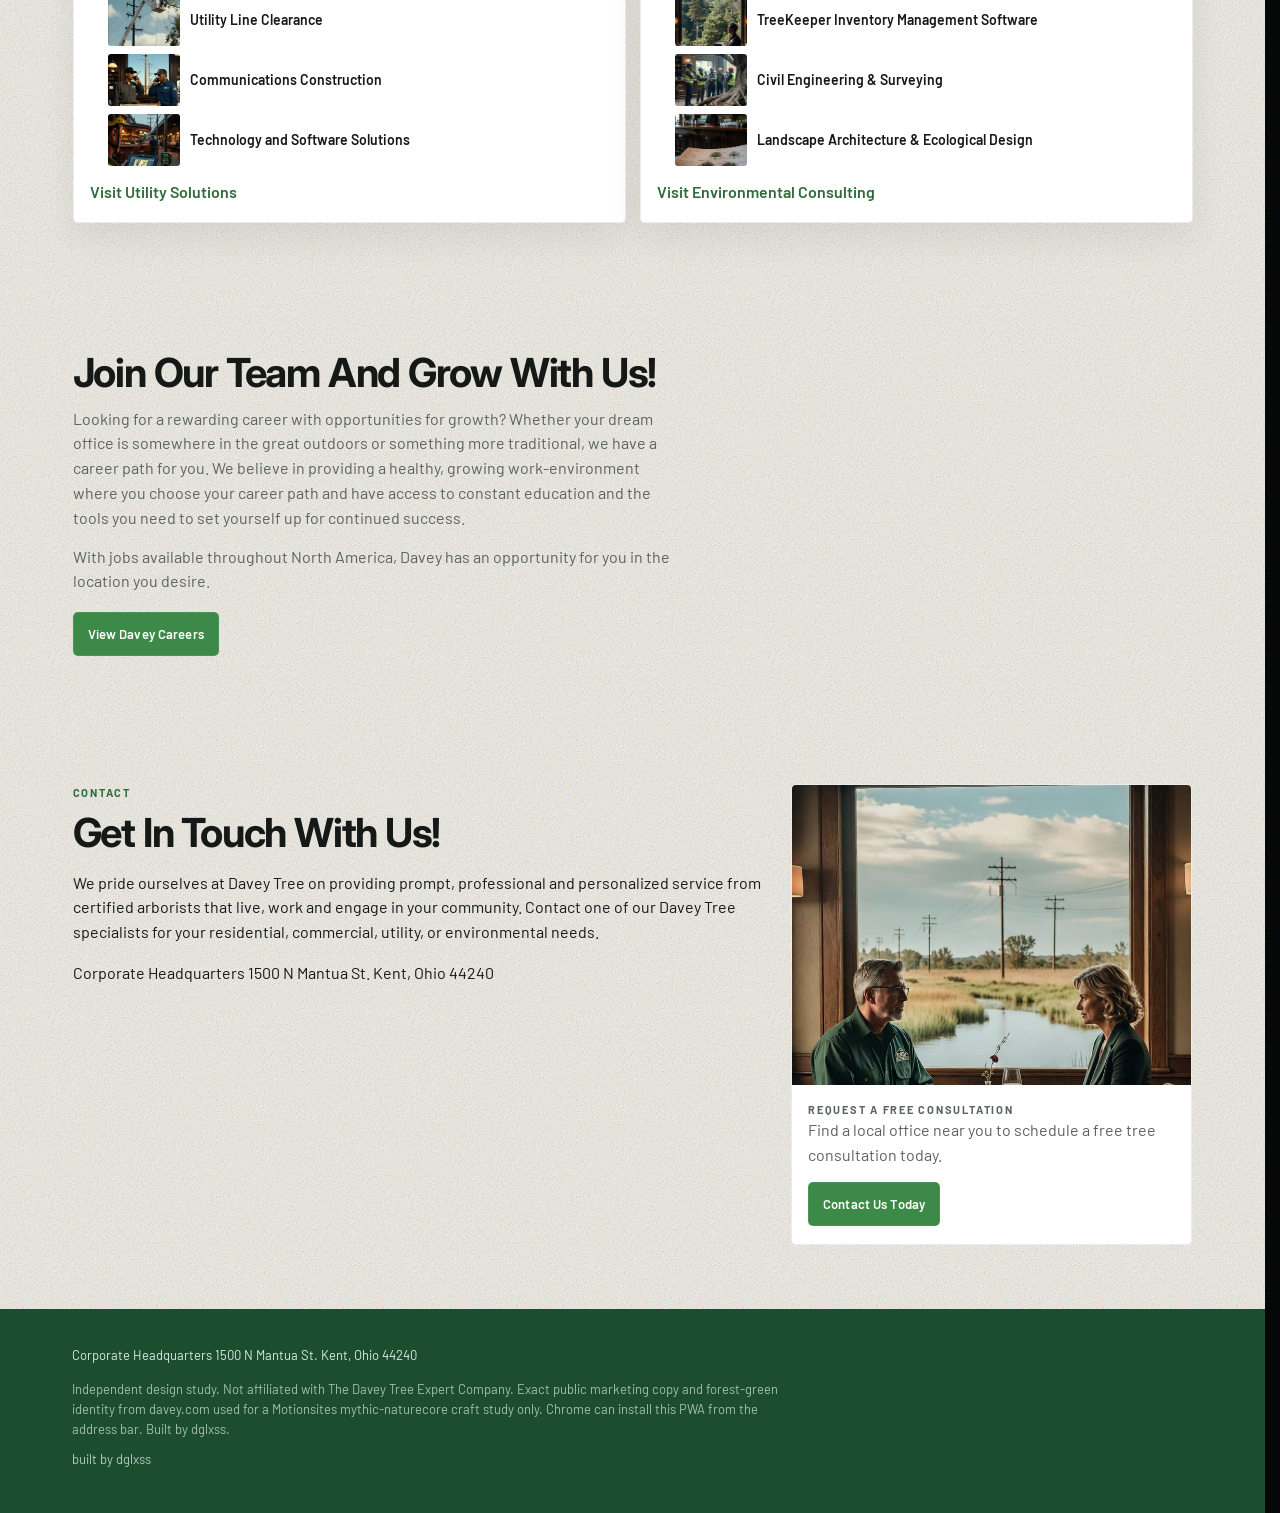
==== commit 3289131c: "fix: restore pinned hero scroll-zoom PR #2 replaced the Ken Burns scroll timeline with a fixed scale" ====
--- a/index.html
+++ b/index.html
@@ -60,12 +60,15 @@
       <button class="menu-btn" type="button" aria-expanded="false" aria-controls="navLinks" data-i18n="nav.menu">Menu</button>
     </div>
   </header>
-  <section class="hero">
-    <div id="heroBg" class="hero-photo" aria-hidden="true"></div>
-    <div class="hero-grade" aria-hidden="true"></div>
-    <div class="hero-grain" aria-hidden="true"></div>
-    <div class="hero-overlay"></div>
-    <div class="hero-inner">
+  <section class="hero hero-scroll" id="hero">
+    <div class="hero-sticky">
+      <div class="hero-photo" id="heroWorld" aria-hidden="true">
+        <div id="heroBg" class="hero-media"></div>
+      </div>
+      <div class="hero-grade" aria-hidden="true"></div>
+      <div class="hero-grain" aria-hidden="true"></div>
+      <div class="hero-overlay"></div>
+      <div class="hero-inner">
       <p class="eyebrow">Across North America &amp; In Your Community</p>
       <h1>Founded in 1880 and Employee-Owned Since 1979.</h1>
       <p class="lede">From coast to coast and right down your street, we bring science-based expertise and service you can count on.</p>
@@ -78,6 +81,7 @@
         <li class="liquid-glass"><b>ISA Certified Arborists</b><span>Our ISA certified arborists live and work in your community.</span></li>
         <li class="liquid-glass"><b>DaveyCare℠ Guarantee</b><span>A reputation you can count on. Expert advice you understand. Premium value for your money.</span></li>
       </ul>
+      </div>
     </div>
   </section>
   <main class="page" id="main">
--- a/css/app.css
+++ b/css/app.css
@@ -79,20 +79,21 @@
 }
 .skip:focus { top: 12px; }
 
+/* Matte plates. Replaces the shared September PWA frost
+   (blur 18px, saturate 1.45, luminosity) so cards are solid. */
 .liquid-glass {
-  background: var(--glass);
-  background-blend-mode: luminosity;
-  backdrop-filter: blur(18px) saturate(1.45);
-  -webkit-backdrop-filter: blur(18px) saturate(1.45);
-  border: 1px solid var(--glass-border);
-  box-shadow:
-    inset 0 1px 0 rgba(255, 255, 255, 0.42),
-    0 12px 36px rgba(4, 16, 10, 0.1);
-}
-
-.nav.liquid-glass {
-  --glass: rgba(8, 16, 12, 0.42);
-  --glass-border: rgba(255, 255, 255, 0.16);
+  background: #fff;
+  border: 1px solid var(--line);
+  box-shadow: none;
+}
+html[data-theme="dark"] .liquid-glass {
+  background: #121a16;
+}
+
+.nav.liquid-glass,
+html[data-theme] .nav.liquid-glass {
+  background: #1b4d2e;
+  border-color: rgba(255, 255, 255, 0.16);
   color: #fff;
 }
 
@@ -213,33 +214,64 @@
   cursor: pointer;
 }
 
+/* Pinned Ken Burns scroll-zoom. The track is one viewport plus the zoom
+   span; the forest scales on the compositor while the copy stays put. */
 .hero {
   position: relative;
-  min-height: 100svh;
+  color: #fff;
+}
+.hero-scroll {
+  --hero-zoom-span: 180vh;
+  --hero-zoom-from: 0.84746;
+  height: calc(100vh + var(--hero-zoom-span));
+}
+.hero-sticky {
+  position: sticky;
+  top: 0;
+  height: 100vh;
   overflow: hidden;
   overflow: clip;
-  color: #fff;
   display: grid;
   align-items: end;
   isolation: isolate;
   contain: layout paint;
+}
+@supports (height: 100svh) {
+  .hero-scroll {
+    --hero-zoom-span: 180svh;
+    height: calc(100svh + var(--hero-zoom-span));
+  }
+  .hero-sticky { height: 100svh; }
 }
 .hero-photo {
   position: absolute;
   inset: -8%;
   z-index: 0;
-  width: 116%;
-  height: 116%;
-  object-fit: cover;
-  transform: scale3d(1.08, 1.08, 1);
-  transform-origin: center;
+  pointer-events: none;
+}
+.hero-media {
+  position: absolute;
+  inset: -12%;
   background:
     #102016
     center 32% / cover no-repeat
     url('/images/hero.jpg');
+  transform: scale3d(var(--hero-zoom-from), var(--hero-zoom-from), 1);
+  transform-origin: 50% 50%;
   filter: saturate(1.12) contrast(1.04) brightness(1.05);
   backface-visibility: hidden;
-  will-change: transform;
+}
+@supports (animation-timeline: scroll()) {
+  .hero-scroll.is-scroll-driven .hero-media {
+    animation: davey-zoom linear both;
+    animation-timeline: scroll(root);
+    animation-range: 0 var(--hero-zoom-span);
+    will-change: transform;
+  }
+}
+@keyframes davey-zoom {
+  from { transform: scale3d(0.84746, 0.84746, 1); }
+  to { transform: scale3d(1, 1, 1); }
 }
 .hero-grade,
 .hero-grain,
@@ -310,11 +342,14 @@
   padding: 0;
   margin: 28px 0 0;
 }
-.trust-row li {
+.trust-row li,
+.trust-row .liquid-glass,
+html[data-theme] .trust-row .liquid-glass {
   padding: 14px 14px 13px;
   border-radius: var(--r);
   color: #fff;
-  background: rgba(7, 16, 12, 0.66);
+  background: #102016;
+  border-color: rgba(255, 255, 255, 0.18);
 }
 .trust-row b {
   display: block;
@@ -377,7 +412,7 @@
   padding: 0;
   overflow: hidden;
   color: var(--ink);
-  background: #fbf8f2;
+  background: #fff;
   border: 1px solid rgba(20, 24, 22, 0.08);
   box-shadow: 0 16px 36px rgba(8, 16, 12, 0.07);
   transition: transform var(--t) var(--ease), border-color var(--t) var(--ease);
@@ -465,7 +500,7 @@
   border-radius: var(--r);
   padding: 18px 16px;
   color: var(--ink);
-  background: #fbf8f2;
+  background: #fff;
   border: 1px solid rgba(20, 24, 22, 0.08);
 }
 .stat b {
@@ -489,7 +524,7 @@
   padding: 7px 10px;
   border-radius: var(--r-sm);
   font-size: 13px;
-  background: #fbf8f2;
+  background: #fff;
   border: 1px solid rgba(20, 24, 22, 0.1);
   color: var(--ink);
 }
@@ -508,7 +543,7 @@
   border-radius: var(--r);
   padding: 0;
   overflow: hidden;
-  background: #fbf8f2;
+  background: #fff;
   border: 1px solid rgba(20, 24, 22, 0.08);
   color: var(--ink);
 }
@@ -580,9 +615,10 @@
 }
 
 .dock { display: none; }
-.dock.liquid-glass {
-  --glass: rgba(8, 16, 12, 0.58);
-  --glass-border: rgba(255, 255, 255, 0.16);
+.dock.liquid-glass,
+html[data-theme] .dock.liquid-glass {
+  background: #1b4d2e;
+  border-color: rgba(255, 255, 255, 0.16);
 }
 
 .contact-plate,
@@ -623,10 +659,8 @@
     flex-direction: column;
     align-items: stretch;
     gap: 12px;
-    background: rgba(8, 16, 12, 0.78);
+    background: #1b4d2e;
     border: 1px solid rgba(255, 255, 255, 0.14);
-    backdrop-filter: blur(18px) saturate(1.4);
-    -webkit-backdrop-filter: blur(18px) saturate(1.4);
   }
   .nav-links.is-open { display: flex; }
   .nav-tools { justify-content: space-between; }
@@ -650,7 +684,21 @@
 }
 
 @media (prefers-reduced-motion: reduce) {
-  .hero-photo { transform: scale3d(1.08, 1.08, 1); will-change: auto; }
+  .hero-scroll {
+    height: auto;
+    min-height: 100svh;
+  }
+  .hero-sticky {
+    position: relative;
+    height: auto;
+    min-height: 100svh;
+  }
+  .hero-media,
+  .hero-photo {
+    animation: none !important;
+    transform: none;
+    will-change: auto;
+  }
   .card:hover { transform: none; }
   * { scroll-behavior: auto !important; }
 }
